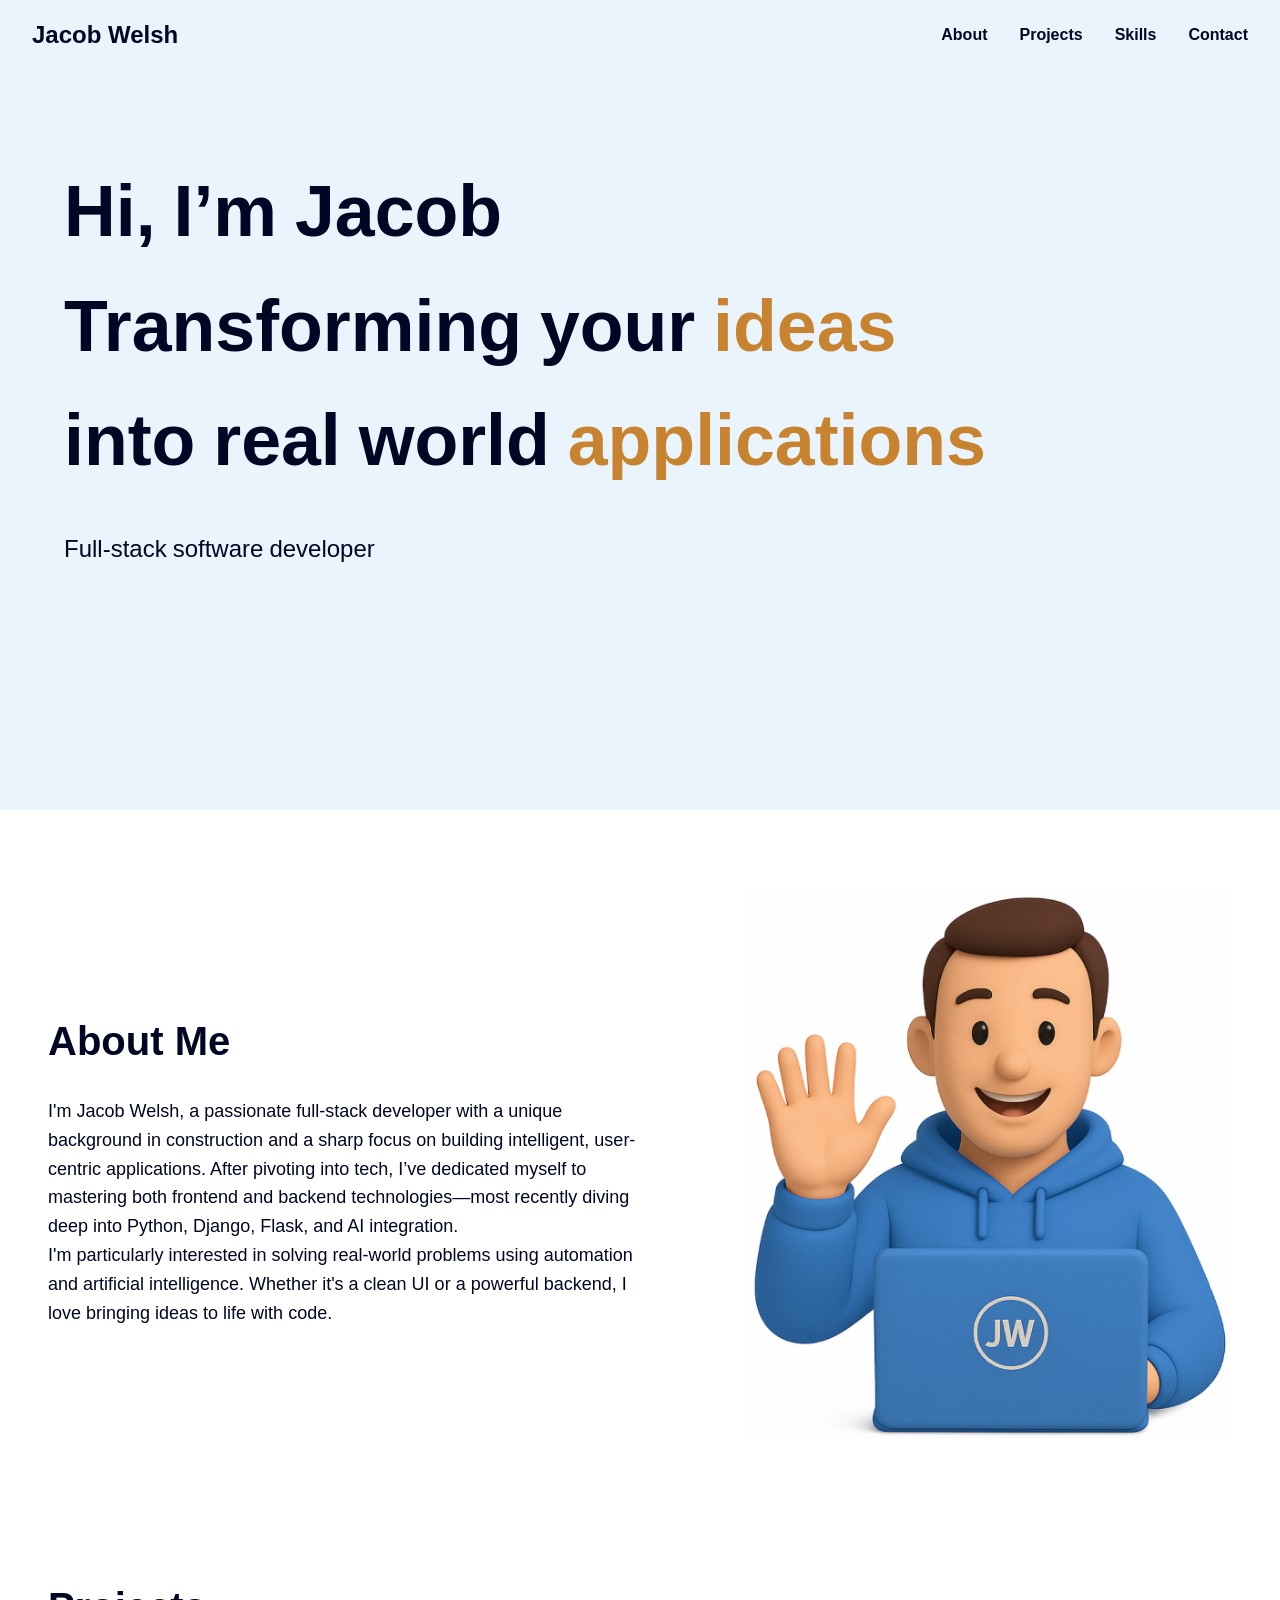
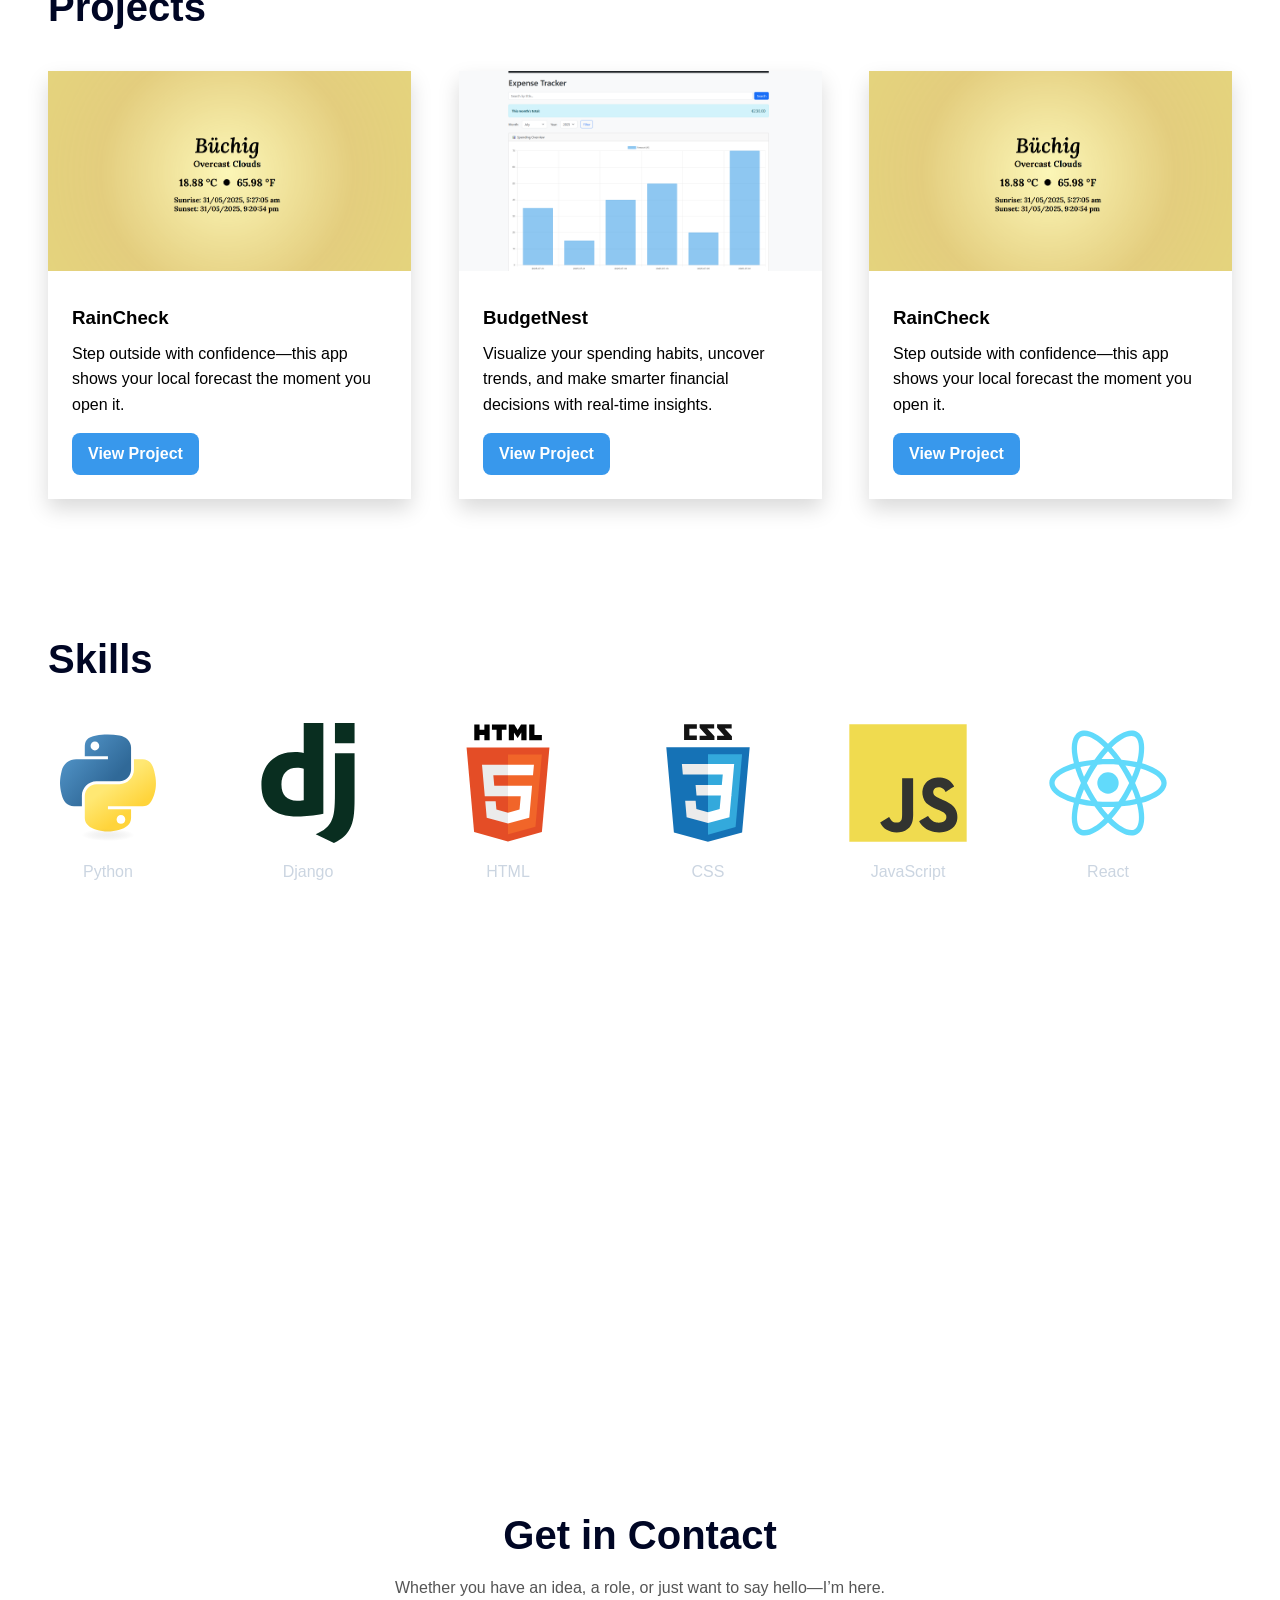
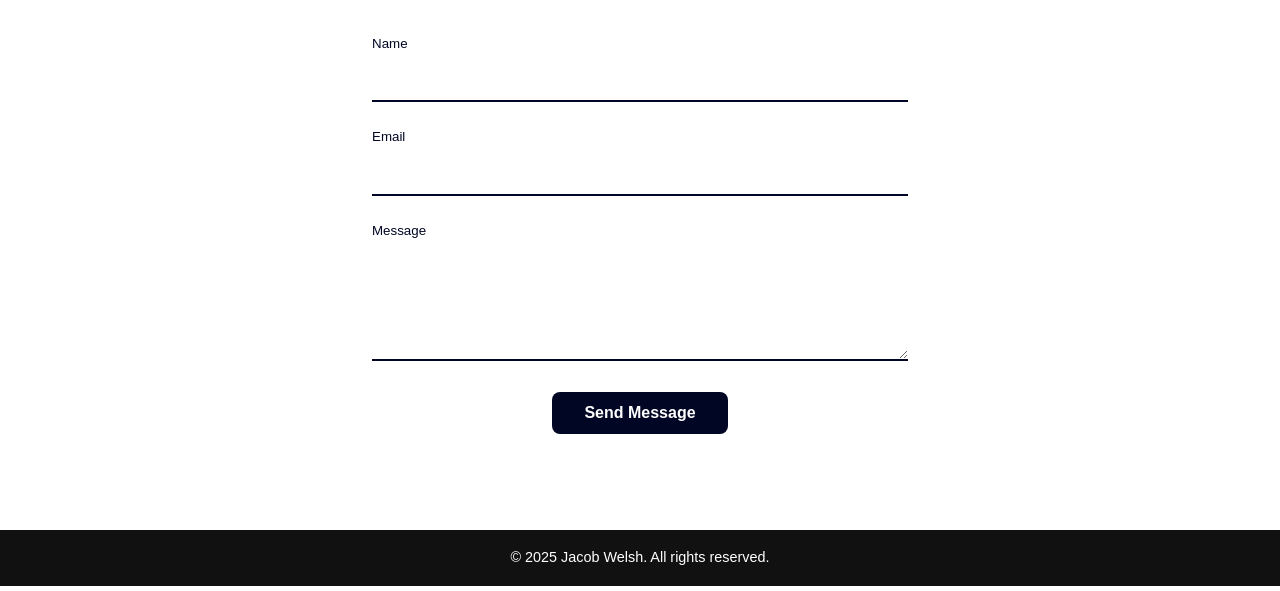
==== index.html @ 7b8f1921 "Responsive/NavDrop" ====
<!DOCTYPE html>
<html lang="en">
<head>
  <meta charset="UTF-8" />
  <meta name="viewport" content="width=device-width, initial-scale=1.0" />
  <title>Jacob Welsh – Portfolio</title>
  <link rel="stylesheet" href="styles.css" />
</head>
<body>
  <header>
    <div class="container nav-container">
      <h1 class="logo">Jacob Welsh</h1>
      <nav id="nav">
        <ul class="nav-links">
          <li class="nav-btn"><a href="#about">About</a></li>
          <li class="nav-btn"><a href="#projects">Projects</a></li>
          <li class="nav-btn"><a href="#skills">Skills</a></li>
          <li class="nav-btn"><a href="#contact">Contact</a></li>
        </ul>
        <button id="menu-toggle">☰</button>
      </nav>
    </div>
  </header>

  <main>
    <section class="hero">
      <div class="container">
        <h2 class="hero-title">
          <span class="line">Hi, I’m Jacob</span><br>
          <span class="line">Transforming your <span class="highlight">ideas</span></span><br>
          <span class="line">into real world <span class="highlight">applications</span></span>
        </h2>
        <p class="hero-subtitle line">Full-stack software developer</p>
        <a href="#projects" class="btn word">View My Work</a>
      </div>
    </section>

    <section id="about" class="section">
        <div class="container about-container">
            <div class="about-text">
                <h2 class="line">About Me</h2>
                <p class="grow-in">
                    I'm Jacob Welsh, a passionate full-stack developer with a unique background in construction and a sharp focus on building intelligent, user-centric applications. After pivoting into tech, I’ve dedicated myself to mastering both frontend and backend technologies—most recently diving deep into Python, Django, Flask, and AI integration.
                    <br>
                    I'm particularly interested in solving real-world problems using automation and artificial intelligence. Whether it's a clean UI or a powerful backend, I love bringing ideas to life with code.
                </p>
            </div>
            <div class="about-image grow-in">
                <img src="static/profile.png" alt="Jacob Welsh profile photo" />
            </div>
        </div>
    </section>

    <section id="projects" class="section">
      <div class="container">
        <h2 class="section-title line">Projects</h2>
        <div class="projects-grid">
          <div class="project-card grow-in">
            <div class="project-image">
              <img src="static/weatherImg.png" alt="RainCheck App">
            </div>
            <div class="project-content">
              <h3>RainCheck</h3>
              <p>Step outside with confidence—this app shows your local forecast the moment you open it.</p>
              <a href="https://jacobw42.github.io/Weather-App/" target="_blank" class="project-link">View Project</a>
            </div>
          </div>
          <div class="project-card grow-in">
            <div class="project-image">
              <img src="static/ExpenseTracker.png" alt="Expense Tracker App">
            </div>
            <div class="project-content">
              <h3>BudgetNest</h3>
              <p>Visualize your spending habits, uncover trends, and make smarter financial decisions with real-time insights.</p>
              <a href="http://my-expense-env.eba-cmjfczav.eu-central-1.elasticbeanstalk.com/" target="_blank" class="project-link">View Project</a>
            </div>
          </div>
          <div class="project-card grow-in">
            <div class="project-image">
              <img src="static/weatherImg.png" alt="RainCheck App">
            </div>
            <div class="project-content">
              <h3>RainCheck</h3>
              <p>Step outside with confidence—this app shows your local forecast the moment you open it.</p>
              <a href="https://jacobw42.github.io/Weather-App/" target="_blank" class="project-link">View Project</a>
            </div>
          </div>

          <!-- Duplicate for more projects -->
        </div>
      </div>
    </section>


    <section id="skills" class="section">
      <div class="container">
        <h2 class="section-title line">Skills</h2>
        <div class="skills-carousel">
          <div class="carousel-track">
            <!-- Skill item (repeat as needed) -->
            <div class="skill-item">
              <img src="static/python.svg" alt="Python">
              <span>Python</span>
            </div>
            <div class="skill-item">
              <img src="static/django.svg" alt="Django">
              <span>Django</span>
            </div>
            <div class="skill-item">
              <img src="static/html.svg" alt="HTML">
              <span>HTML</span>
            </div>
            <div class="skill-item">
              <img src="static/css.svg" alt="CSS">
              <span>CSS</span>
            </div>
            <div class="skill-item">
              <img src="static/javascript.svg" alt="JavaScript">
              <span>JavaScript</span>
            </div>
            <div class="skill-item">
              <img src="static/react.svg" alt="React">
              <span>React</span>
            </div>
            <div class="skill-item">
              <img src="static/docker.svg" alt="Docker">
              <span>Docker</span>
            </div>
            <!-- Repeat the items again for infinite effect -->
            <div class="skill-item">
              <img src="static/python.svg" alt="Python">
              <span>Python</span>
            </div>
            <div class="skill-item">
              <img src="static/django.svg" alt="Django">
              <span>Django</span>
            </div>
            <div class="skill-item">
              <img src="static/html.svg" alt="HTML">
              <span>HTML</span>
            </div>
            <div class="skill-item">
              <img src="static/css.svg" alt="CSS">
              <span>CSS</span>
            </div>
            <div class="skill-item">
              <img src="static/javascript.svg" alt="JavaScript">
              <span>JavaScript</span>
            </div>
            <div class="skill-item">
              <img src="static/react.svg" alt="React">
              <span>React</span>
            </div>
            <div class="skill-item">
              <img src="static/docker.svg" alt="Docker">
              <span>Docker</span>
            </div>
            <!-- Add more copies if needed -->
          </div>
        </div>
      </div>
    </section>

    <section id="Resume" class="cta-banner grow-in">
      <div id="cta-container" class="container">
        <h2>What brought me here?<br>Take a look <span id="resume-arrow">→</span></h2>
        <div class="cta-buttons">
          <a href="static/JacobWelsh_Resume.pdf" class="btn" target="_blank">View Resume</a>
          <a href="#certificates" class="btn btn-secondary">View Certificates</a>
        </div>
      </div>
    </section>


    <section id="contact" class="contact-section">
      <h2 class="line">Get in Contact</h2>
      <p>Whether you have an idea, a role, or just want to say hello—I’m here.</p>
      <form class="contact-form" method="POST" action="/your-endpoint">
        <div>
          <label for="name">Name</label>
          <input id="name" name="name" type="text" required>
        </div>
        <div>
          <label for="email">Email</label>
          <input id="email" name="email" type="email" required>
        </div>
        <div>
          <label for="message">Message</label>
          <textarea id="message" name="message" rows="5" required></textarea>
        </div>
        <button type="submit">Send Message</button>
      </form>
    </section>
  </main>

  <footer>
    <div class="container">
      <p>&copy; 2025 Jacob Welsh. All rights reserved.</p>
    </div>
  </footer>

  <script src="script.js"></script>
</body>
</html>
---- styles.css ----
/* Animation Styles */

.word {
  opacity: 0;
  transform: translateY(20px);
  display: inline-block;
  transition: opacity 0.4s ease, transform 0.4s ease;
  margin-right: 0.25em; /* ✅ adds spacing between words */
}

.word.show-word {
  opacity: 1;
  transform: translateY(0);
}

.letter {
  opacity: 0;
  display: inline-block;
  transform: translateY(10px);
  transition: opacity 0.6s ease, transform 0.6s ease;
}

.show-letter {
  opacity: 1;
  transform: translateY(0);
  transition-delay: 0.2s;
}

.grow-in {
  opacity: 0;
  transform: scale(0.94);
  transition: 
    opacity 0.6s ease-in-out,
    transform 0.6s ease-in-out;
  will-change: opacity, transform;
}

.grow-in.visible {
  opacity: 1;
  transform: scale(1);
  transition: 
    opacity 0.6s ease-in-out,
    transform 0.6s ease-in-out;
}

/* Base Styles */
html {
  scroll-behavior: smooth;
}
* {
  margin: 0;
  padding: 0;
  box-sizing: border-box;
}
body {
  font-family: Arial, sans-serif;
  line-height: 1.6;
  background-color: white;
  color: #333;
}
.container {
  width: 100%;
  margin: 0 auto;
}

/* Header */
header {
  position: absolute;
  top: 0;
  left: 0;
  width: 100%;
  z-index: 10;
  background: transparent;
  padding: 1rem 2rem;
}
.nav-container {
  display: flex;
  justify-content: space-between;
  align-items: center;
}
.logo {
  font-size: 1.5rem;
  color: rgb(0, 6, 36);
}
.nav-links {
  list-style: none;
  display: flex;
  gap: 2rem;
}
.nav-links a {
  color: rgb(0, 6, 36);
  text-decoration: none;
  font-weight: bold;
  transition: color 0.3s ease;
  &:hover {
    color: #c7832f;
  }
}
#menu-toggle {
  display: none;
  background: none;
  border: none;
  color: rgb(0, 6, 36);
  font-size: 1.5rem;
}

/* Hero Section */
.hero {
  min-height: 90vh;
  padding-top: clamp(4rem, 10vh, 6rem);  /* more top padding */
  padding-right: clamp(2rem, 6vw, 4rem);
  padding-bottom: clamp(2rem, 6vw, 4rem);
  padding-left: clamp(2rem, 6vw, 4rem);
  background: #3898ec1c;
  color: rgb(0, 6, 36);
  text-align: left;
  display: flex;
  flex-direction: column;
  justify-content: center;
}
.hero-title {
  font-size: clamp(3rem, 5.6vw, 5rem);
}
.highlight {
  color: #c7832f;
  font-weight: bold;
}
.hero-subtitle {
  margin: 2rem 0;
  margin-bottom: 4rem;
  font-size: clamp(1.4rem, 2vw, 1.5rem);
}
.btn {
  padding: 0.75rem 1.5rem;
  background: #111;
  color: #fff;
  text-decoration: none;
  border-radius: 5px;
}

/* Section */
.section {
  padding: 3rem 3rem;
  margin-top: 2rem;
  margin-bottom: 2rem;
  background: #fff;
  color: rgb(0, 6, 36);
}

.section h2 {
  font-size: 2.5rem;
  margin-bottom: 1.5rem;
  color: rgb(0, 6, 36);
}
/* Project Grid */
.projects-grid {
  display: grid;
  grid-template-columns: repeat(auto-fit, minmax(300px, 1fr));
  gap: 3rem;
  margin-top: 2rem;
}

.project-card {
  background: white; 
  overflow: hidden;
  box-shadow: 0 10px 20px rgba(0,0,0,0.15);
  transition: transform 0.3s ease, box-shadow 0.3s ease;
}

.project-card:hover {
  transform: translateY(-5px);
  box-shadow: 0 15px 30px rgba(0,0,0,0.25);
}

.project-image img {
  width: 100%;
  height: 200px;
  object-fit: cover;
}

.project-content {
  padding: 1.5rem;
}

.project-content h3 {
  margin-top: 0;
  color: black;
}

.project-content p {
  color: black;
  margin: 0.5rem 0 1rem;
}

.project-link {
  display: inline-block;
  padding: 0.5rem 1rem;
  background: #3898ec;
  color: #fff;
  border-radius: 0.5rem;
  text-decoration: none;
  font-weight: bold;
  transition: background 0.3s ease;
}

.project-link:hover {
  background: #2563eb;
}


/* About Section */
.about-container {
  display: flex;
  align-items: center;
  justify-content: space-between;
  flex-wrap: wrap;
  gap: 6rem;
}

.about-text {
  flex: 1 1 40%;
  min-width: 300px;
  font-size: 18px;
}

.about-image {
  flex: 1 1 30%;
  text-align: center;
}

.about-image img {
  max-width: 100%;
  height: auto;
}

/* Skills */
.skills-carousel {
  overflow: hidden;
  width: 100%;
  position: relative;
  margin-top: 2rem;
}

.carousel-track {
  display: flex;
  animation: scroll-left 18s linear infinite;
  width: fit-content;
}

.skill-item {
  flex: 0 0 auto;
  text-align: center;
  padding-right: 5rem;
}

.skill-item img {
  width: 120px;
  height: 120px;
  object-fit: contain;
  margin-bottom: 0.5rem;
}

.skill-item span {
  display: block;
  font-size: 1rem;
  color: #cbd5e1;
}

/* Animation */
@keyframes scroll-left {
  0% {
    transform: translateX(0);
  }
  100% {
    transform: translateX(-50%);
  }
}

/* Resume Banner */
.cta-banner {
  display: flex;
  background-color: #3898ec1c;
  color: rgb(0, 6, 36);
  text-align: left;
  padding: 3rem 4rem;
  margin-top: 4rem;
  border-radius: 1rem;
  box-shadow: 0 4px 12px rgba(0, 0, 0, 0.15);
  align-items: center;
}

.cta-banner h2 {
  font-size: 4rem;
  margin-bottom: 0.5rem;
}

.cta-banner p {
  font-size: 1.2rem;
  margin-bottom: 1.5rem;
}

#cta-container {
  display: flex;
  justify-content: space-between;
  align-items: center;
  width: 100%;
}

.cta-buttons {
  display: flex;
  gap: 2rem;
  justify-content: center;
  align-items: center;
  padding-right: 4rem;
}

.cta-buttons .btn {
  background-color: rgb(0, 6, 36);
  border: 2px solid #ffffff;
  color: #c7832f;
  padding: 0.75rem 2rem;
  font-weight: bold;
  border-radius: 0.5rem;
  text-decoration: none;
  transition: color 0.3s;
}

.cta-buttons .btn:hover {
  color: white;
}

.cta-buttons .btn-secondary {
  background-color: rgb(0, 6, 36);
  border: 2px solid #ffffff;
  color: #c7832f;
}

.cta-buttons .btn-secondary:hover {
  color: white;
}


/* Contact */
.contact-section {
  max-width: 600px;
  margin: 4rem auto;
  text-align: center;
  padding: 2rem;
}

.contact-section h2 {
  font-size: 2.5rem;
  margin-bottom: 0.5rem;
  color: rgb(0, 6, 36);
}

.contact-section p {
  color: #555;
  margin-bottom: 2rem;
}

.contact-form div {
  margin-bottom: 1.5rem;
  text-align: left;
}

.contact-form label {
  display: block;
  font-size: smaller;
  margin-bottom: 0.25rem;
  font-weight: 500;
  color: rgb(0, 6, 36);
}

.contact-form input,
.contact-form textarea {
  width: 100%;
  padding: 0.75rem 0;
  border: none;
  border-bottom: 2px solid rgb(0, 6, 36);
  background: transparent;
  font-size: 1rem;
  color: black;
  transition: border-color 0.3s;
}

.contact-form input:focus,
.contact-form textarea:focus {
  outline: none;
  border-bottom-color: #c7832f;
}

.contact-form button {
  background-color: rgb(0, 6, 36);
  color: #fff;
  padding: 0.75rem 2rem;
  font-size: 1rem;
  font-weight: bold;
  border: none;
  border-radius: 0.5rem;
  cursor: pointer;
  transition: color 0.3s;
}

.contact-form button:hover {
  color: #c7832f;
}

/* Footer */
footer {
  background: #111;
  color: #fff;
  text-align: center;
  padding: 1rem 0;
  font-size: 0.9rem;
}

/* Responsive */
@media (max-width: 1200px) {
  .cta-buttons {
    flex-direction: column;
    padding-right: 0;
    font-size: 1rem;
    }

  #cta-container {
    flex-direction: column;
  }

  #resume-arrow {
    font-size: 0rem;
  }

  .cta-banner h2 {
    text-align: center;
    margin-bottom: 1rem;
    font-size: 3rem;
  }
}

@media (max-width: 768px) {

  .section {
  padding: 3rem 2rem;
  }

 .nav-links {
  display: flex;
  flex-direction: column;
  background: #fff;
  position: absolute;
  top: 60px;
  right: 0;
  padding: 1rem;
  width: 100%;
  box-shadow: 0 4px 12px rgba(0, 0, 0, 0.1);
  transform: translateY(-20px);
  opacity: 0;
  pointer-events: none;
  transition: transform 0.3s ease, opacity 0.3s ease;
  border-bottom-left-radius: 10px;
  border-bottom-right-radius: 10px;
  z-index: 1000;
  gap: 0;
}

.nav-links.active {
  transform: translateY(0);
  opacity: 1;
  pointer-events: auto;
}

#menu-toggle {
  display: flex;
  font-size: 1.5rem;
  color: rgb(0, 6, 36);
  background: none;
  border: none;
  cursor: pointer;
}

.nav-btn {
  display: flex;
  text-align: center;
  align-items: center;
  justify-content: center;
  height: 4rem;
  width: 100%;
}

  .projects-grid {
    gap: 2rem;
  }

  .cta-buttons {
    flex-direction: column;
    padding-right: 0;
    font-size: 1rem;
    }

  #cta-container {
    flex-direction: column;
  }

  #resume-arrow {
    font-size: 0rem;
  }

  .cta-banner h2 {
    text-align: center;
    margin-bottom: 1rem;
    font-size: 3rem;
  }
}
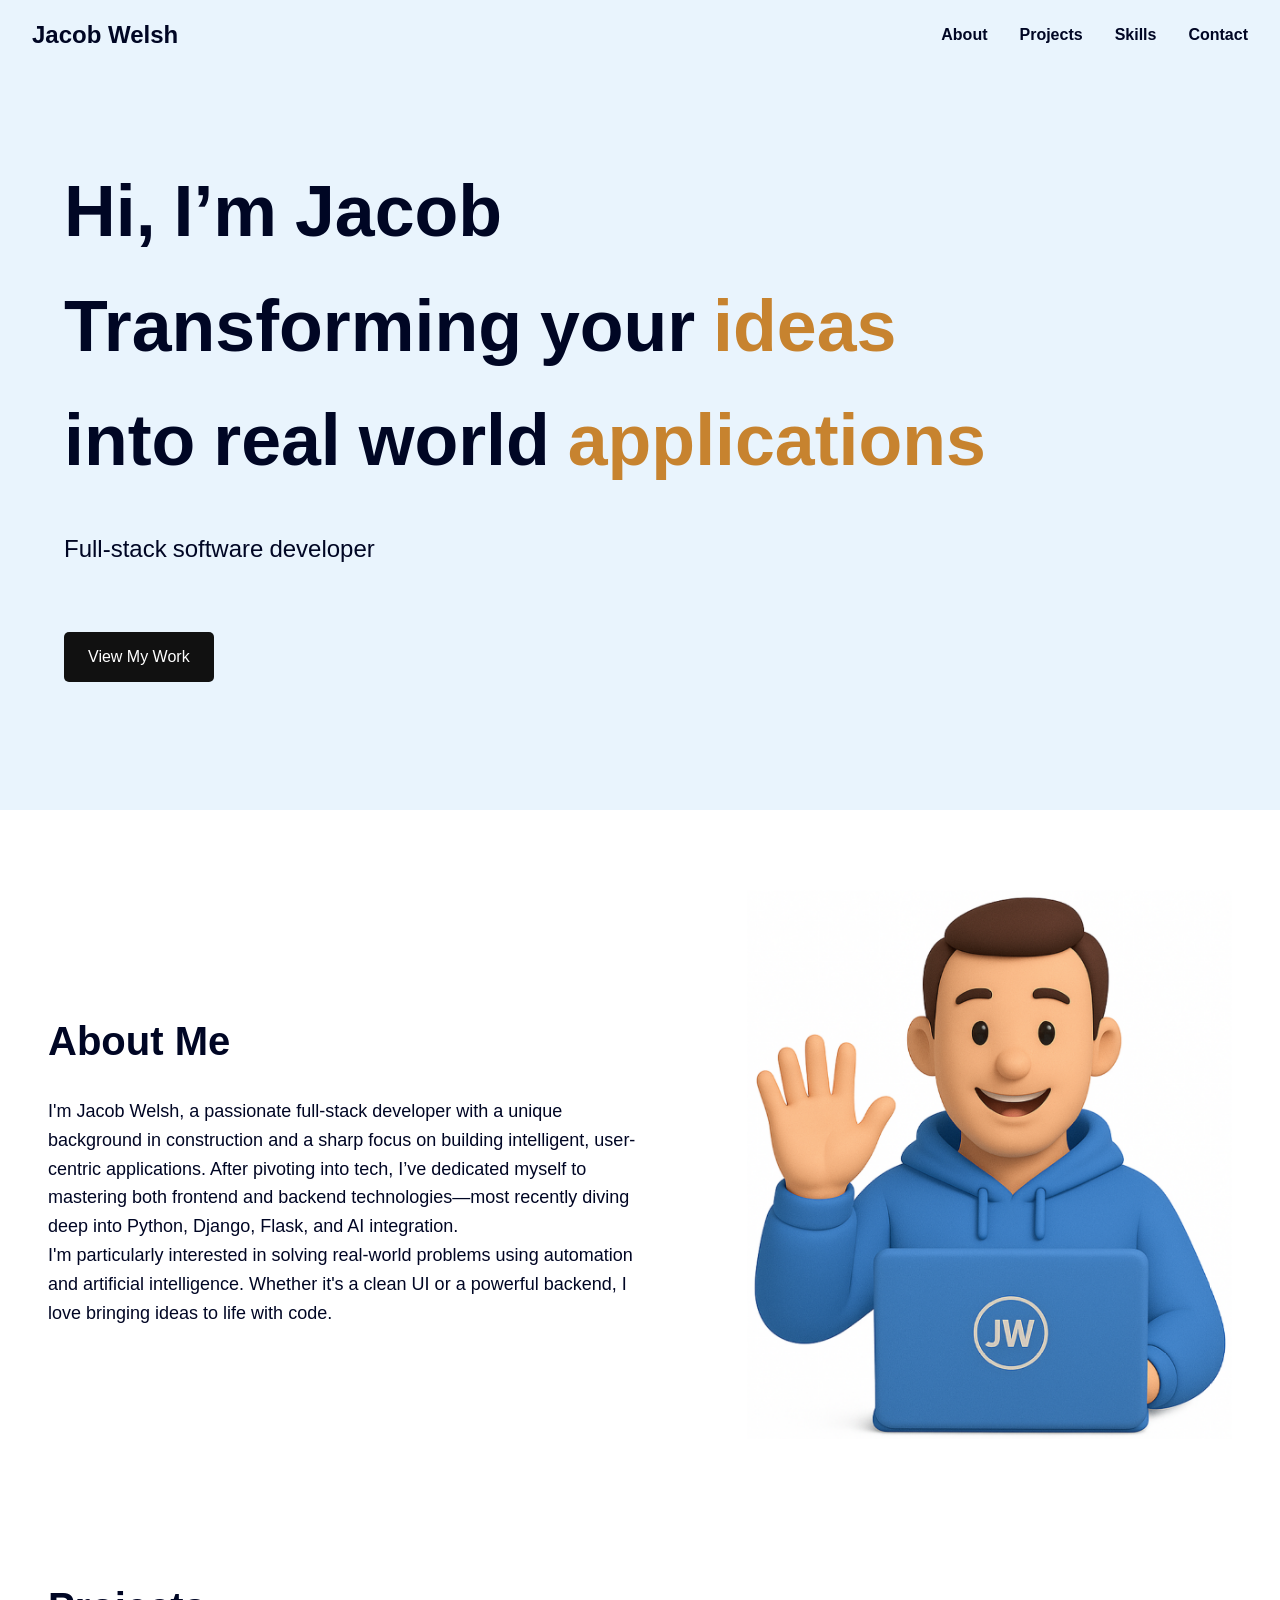
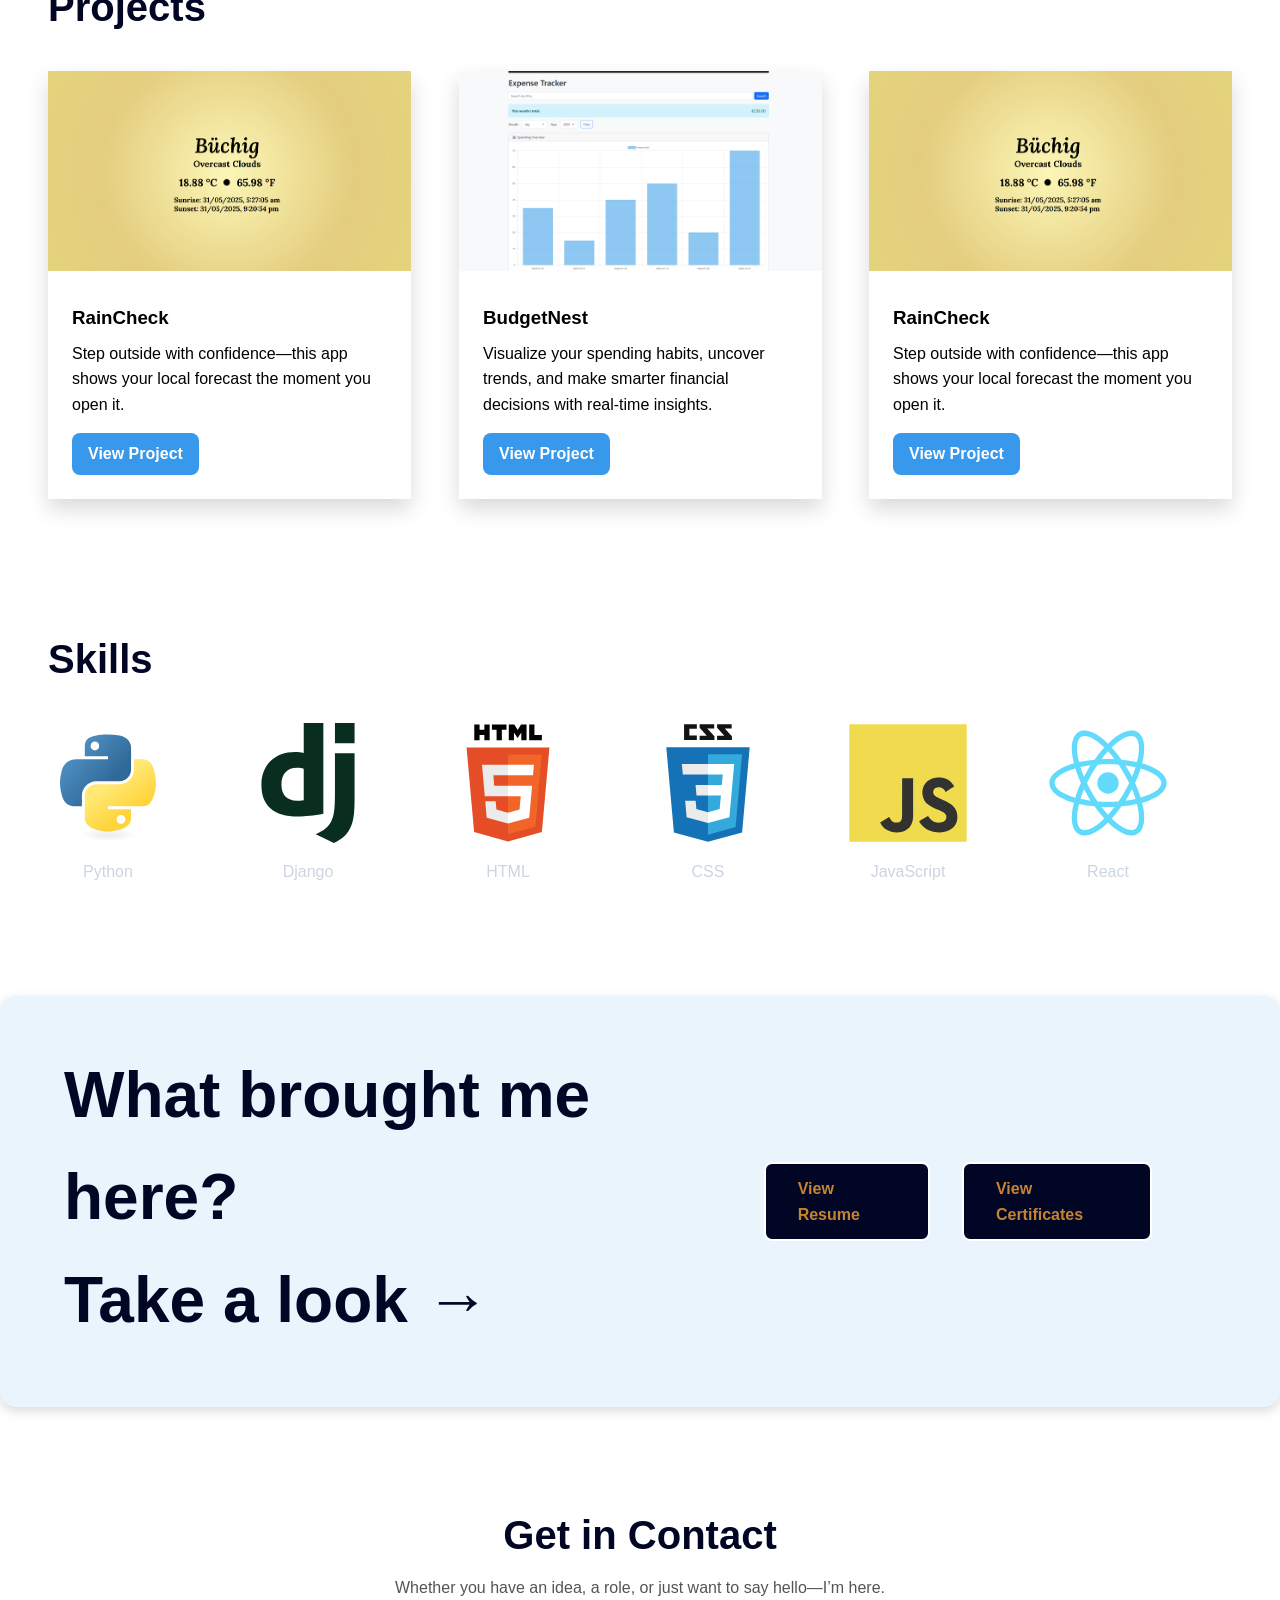
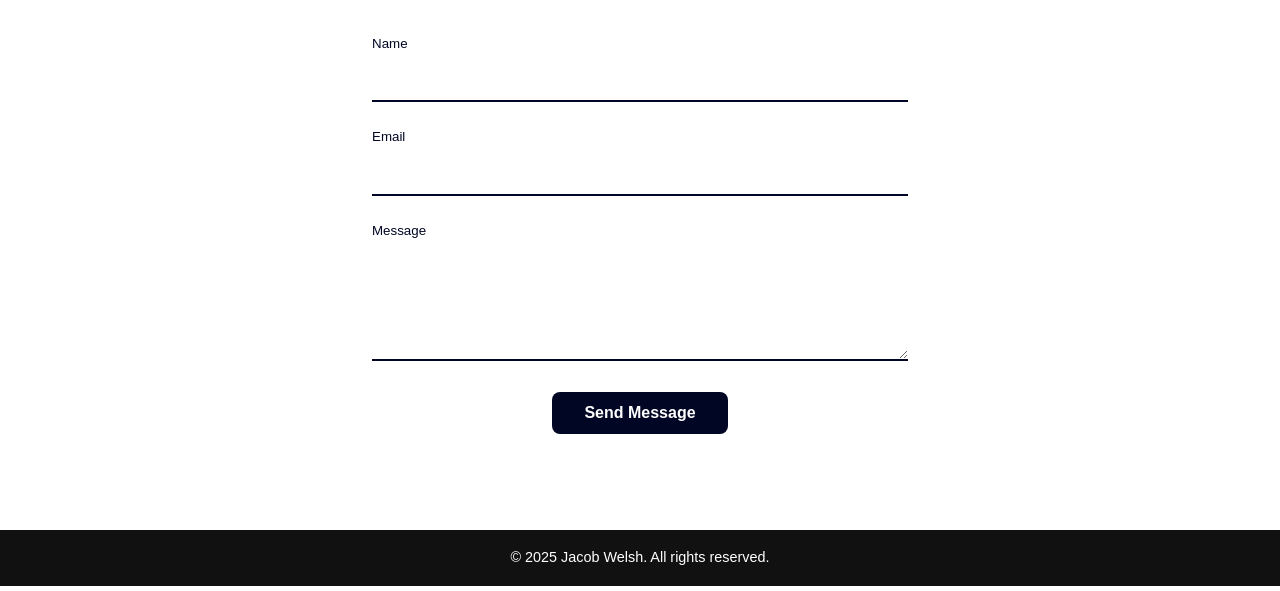
==== commit 463ed07c: "List View Skills" ====
--- a/index.html
+++ b/index.html
@@ -94,70 +94,103 @@
 
     <section id="skills" class="section">
       <div class="container">
-        <h2 class="section-title line">Skills</h2>
+        <div class="skills-header">
+          <h2 id="skills-title" class="section-title line">Skills</h2>
+          <button id="view-toggle" class="list-toggle">List View</button>
+        </div>
         <div class="skills-carousel">
           <div class="carousel-track">
             <!-- Skill item (repeat as needed) -->
-            <div class="skill-item">
+            <div class="skill-item-carousel">
               <img src="static/python.svg" alt="Python">
               <span>Python</span>
             </div>
-            <div class="skill-item">
+            <div class="skill-item-carousel">
               <img src="static/django.svg" alt="Django">
               <span>Django</span>
             </div>
-            <div class="skill-item">
+            <div class="skill-item-carousel">
               <img src="static/html.svg" alt="HTML">
               <span>HTML</span>
             </div>
-            <div class="skill-item">
+            <div class="skill-item-carousel">
               <img src="static/css.svg" alt="CSS">
               <span>CSS</span>
             </div>
-            <div class="skill-item">
+            <div class="skill-item-carousel">
               <img src="static/javascript.svg" alt="JavaScript">
               <span>JavaScript</span>
             </div>
-            <div class="skill-item">
+            <div class="skill-item-carousel">
               <img src="static/react.svg" alt="React">
               <span>React</span>
             </div>
-            <div class="skill-item">
+            <div class="skill-item-carousel">
               <img src="static/docker.svg" alt="Docker">
               <span>Docker</span>
             </div>
             <!-- Repeat the items again for infinite effect -->
-            <div class="skill-item">
+            <div class="skill-item-carousel">
               <img src="static/python.svg" alt="Python">
               <span>Python</span>
             </div>
-            <div class="skill-item">
+            <div class="skill-item-carousel">
               <img src="static/django.svg" alt="Django">
               <span>Django</span>
             </div>
-            <div class="skill-item">
+            <div class="skill-item-carousel">
               <img src="static/html.svg" alt="HTML">
               <span>HTML</span>
             </div>
-            <div class="skill-item">
+            <div class="skill-item-carousel">
               <img src="static/css.svg" alt="CSS">
               <span>CSS</span>
             </div>
-            <div class="skill-item">
+            <div class="skill-item-carousel">
               <img src="static/javascript.svg" alt="JavaScript">
               <span>JavaScript</span>
             </div>
-            <div class="skill-item">
+            <div class="skill-item-carousel">
               <img src="static/react.svg" alt="React">
               <span>React</span>
             </div>
-            <div class="skill-item">
+            <div class="skill-item-carousel">
               <img src="static/docker.svg" alt="Docker">
               <span>Docker</span>
             </div>
             <!-- Add more copies if needed -->
           </div>
         </div>
+        <ul id="skills-list" class="hidden">
+          <li class="skill-item">
+            <img src="static/python.svg" alt="Python">
+            <span>Python</span>
+          </li>
+          <li class="skill-item">
+            <img src="static/django.svg" alt="Django">
+            <span>Django</span>
+          </li>
+          <li class="skill-item">
+            <img src="static/html.svg" alt="HTML">
+            <span>HTML</span>
+          </li>
+          <li class="skill-item">
+            <img src="static/css.svg" alt="CSS">
+            <span>CSS</span>
+          </li>
+          <li class="skill-item">
+            <img src="static/javascript.svg" alt="JavaScript">
+            <span>JavaScript</span>
+          </li>
+          <li class="skill-item">
+            <img src="static/react.svg" alt="React">
+            <span>React</span>
+          </li>
+          <li class="skill-item">
+            <img src="static/docker.svg" alt="Docker">
+            <span>Docker</span>
+          </li>
+        </ul>
       </div>
     </section>
 
--- a/styles.css
+++ b/styles.css
@@ -234,11 +234,21 @@
 }
 
 /* Skills */
+
+#skills-title {
+  margin-bottom: 0;
+}
+
 .skills-carousel {
   overflow: hidden;
   width: 100%;
   position: relative;
   margin-top: 2rem;
+  opacity: 1;
+  transform: translateY(0);
+  transition: opacity 0.5s ease, transform 0.5s ease;
+  pointer-events: auto;
+  height: auto;
 }
 
 .carousel-track {
@@ -247,23 +257,80 @@
   width: fit-content;
 }
 
-.skill-item {
+.skill-item-carousel {
   flex: 0 0 auto;
   text-align: center;
   padding-right: 5rem;
 }
 
-.skill-item img {
+.skill-item-carousel img {
   width: 120px;
   height: 120px;
   object-fit: contain;
   margin-bottom: 0.5rem;
 }
 
-.skill-item span {
+.skill-item-carousel span {
   display: block;
   font-size: 1rem;
   color: #cbd5e1;
+}
+
+#skills-list {
+  display: grid;
+  grid-template-columns: repeat(auto-fit, minmax(200px, 1fr));
+  gap: 2rem;
+  justify-items: center;
+  list-style: none;
+  padding: 2rem 0;
+  margin: 0 auto;
+  max-width: 900px;
+}
+
+#skills-list .skill-item {
+  text-align: center;
+  opacity: 0;
+  transform: translateY(20px);
+  transition: opacity 0.4s ease, transform 0.4s ease;
+  margin-top: 3rem;
+}
+
+#skills-list .skill-item.visible {
+  opacity: 1;
+  transform: translateY(0);
+}
+
+#skills-list .skill-item img {
+  width: 100px;
+  height: 100px;
+  object-fit: contain;
+  margin-bottom: 0.5rem;
+}
+
+#skills-list .skill-item span {
+  display: block;
+  font-size: 1rem;
+  color: rgb(0, 6, 36);
+}
+
+
+.skills-header {
+  display: flex;
+  margin-bottom: 1rem;
+}
+
+#view-toggle {
+  margin-left: 1rem;
+  padding: 0.5rem 1rem;
+  background-color: white;
+  color: blue;
+  border: none;
+  border-radius: 0.5rem;
+  cursor: pointer;
+}
+
+.list-toggle {
+  display: none;
 }
 
 /* Animation */
@@ -488,6 +555,10 @@
   width: 100%;
 }
 
+.list-toggle {
+    display: inline-block;
+  }
+
   .projects-grid {
     gap: 2rem;
   }
@@ -511,4 +582,10 @@
     margin-bottom: 1rem;
     font-size: 3rem;
   }
+}
+
+@media (min-width: 769px) {
+  #skills-list {
+    display: none !important;
+  }
 }
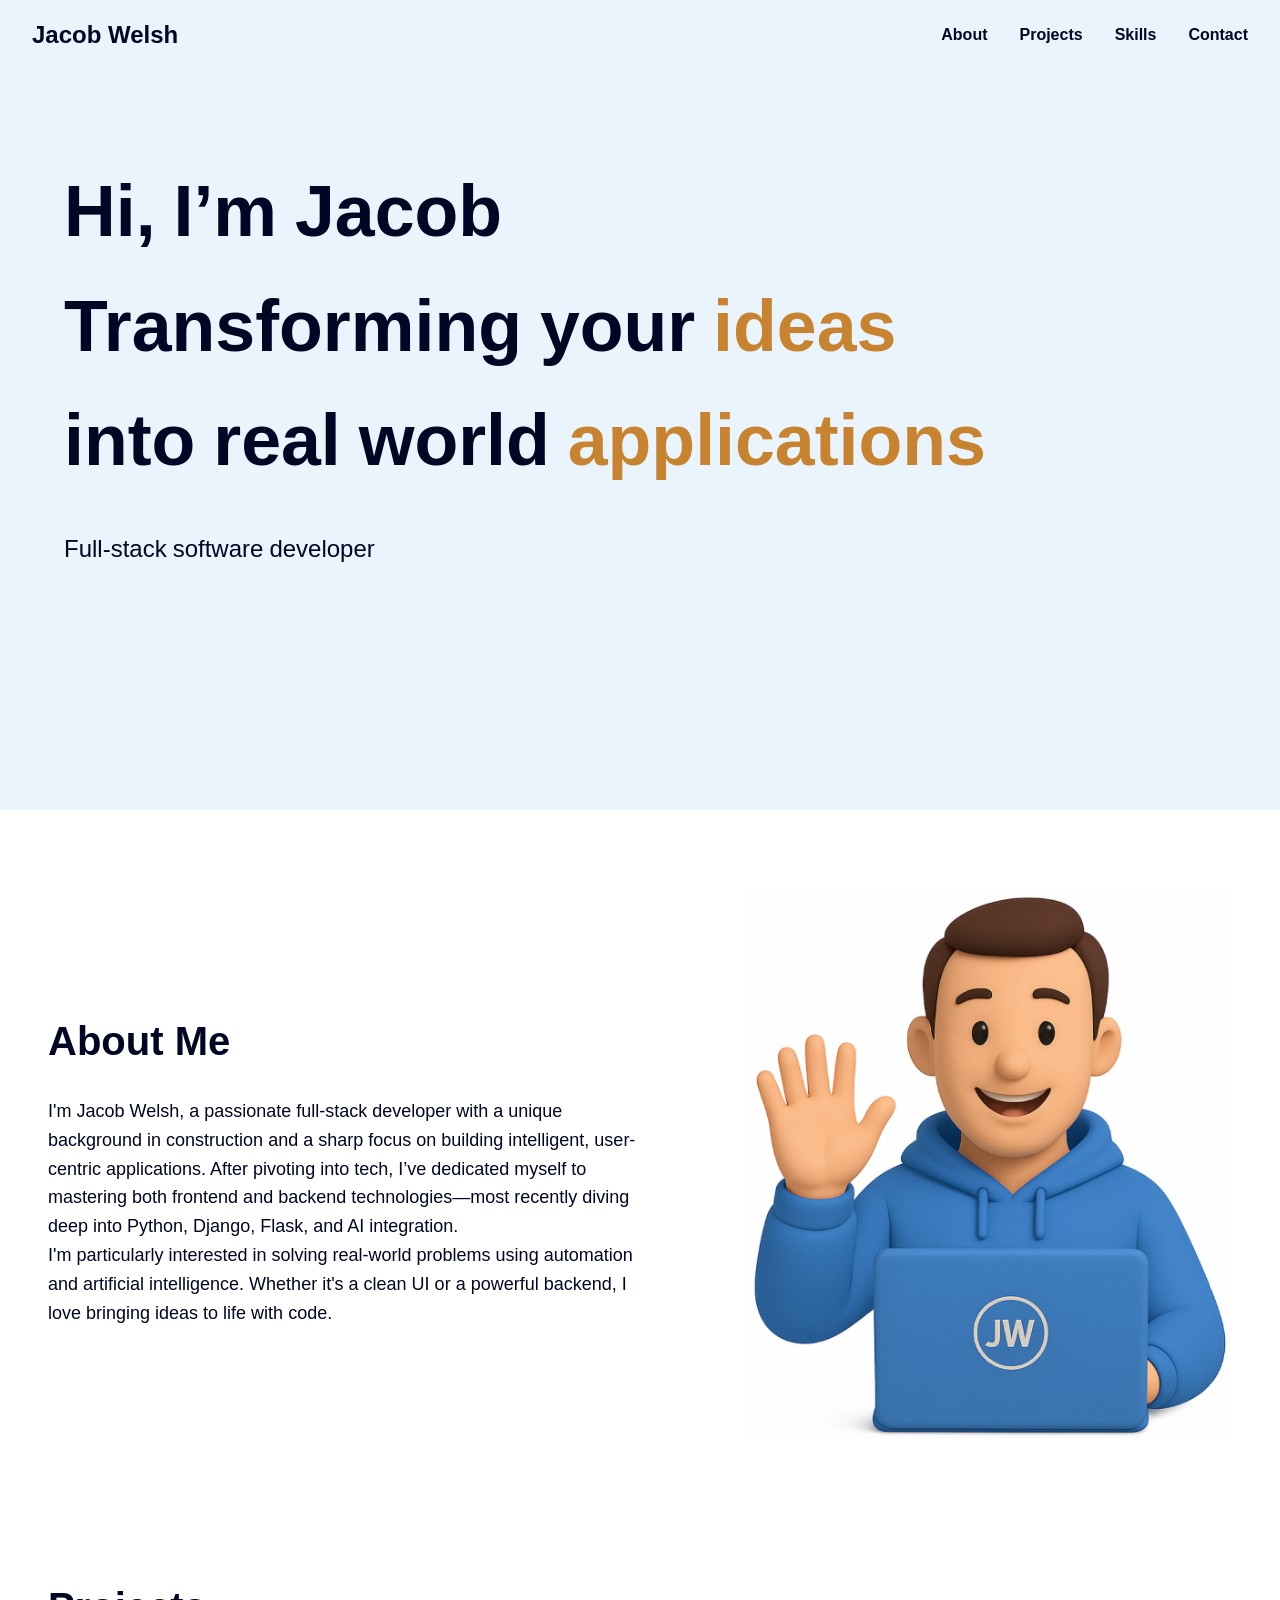
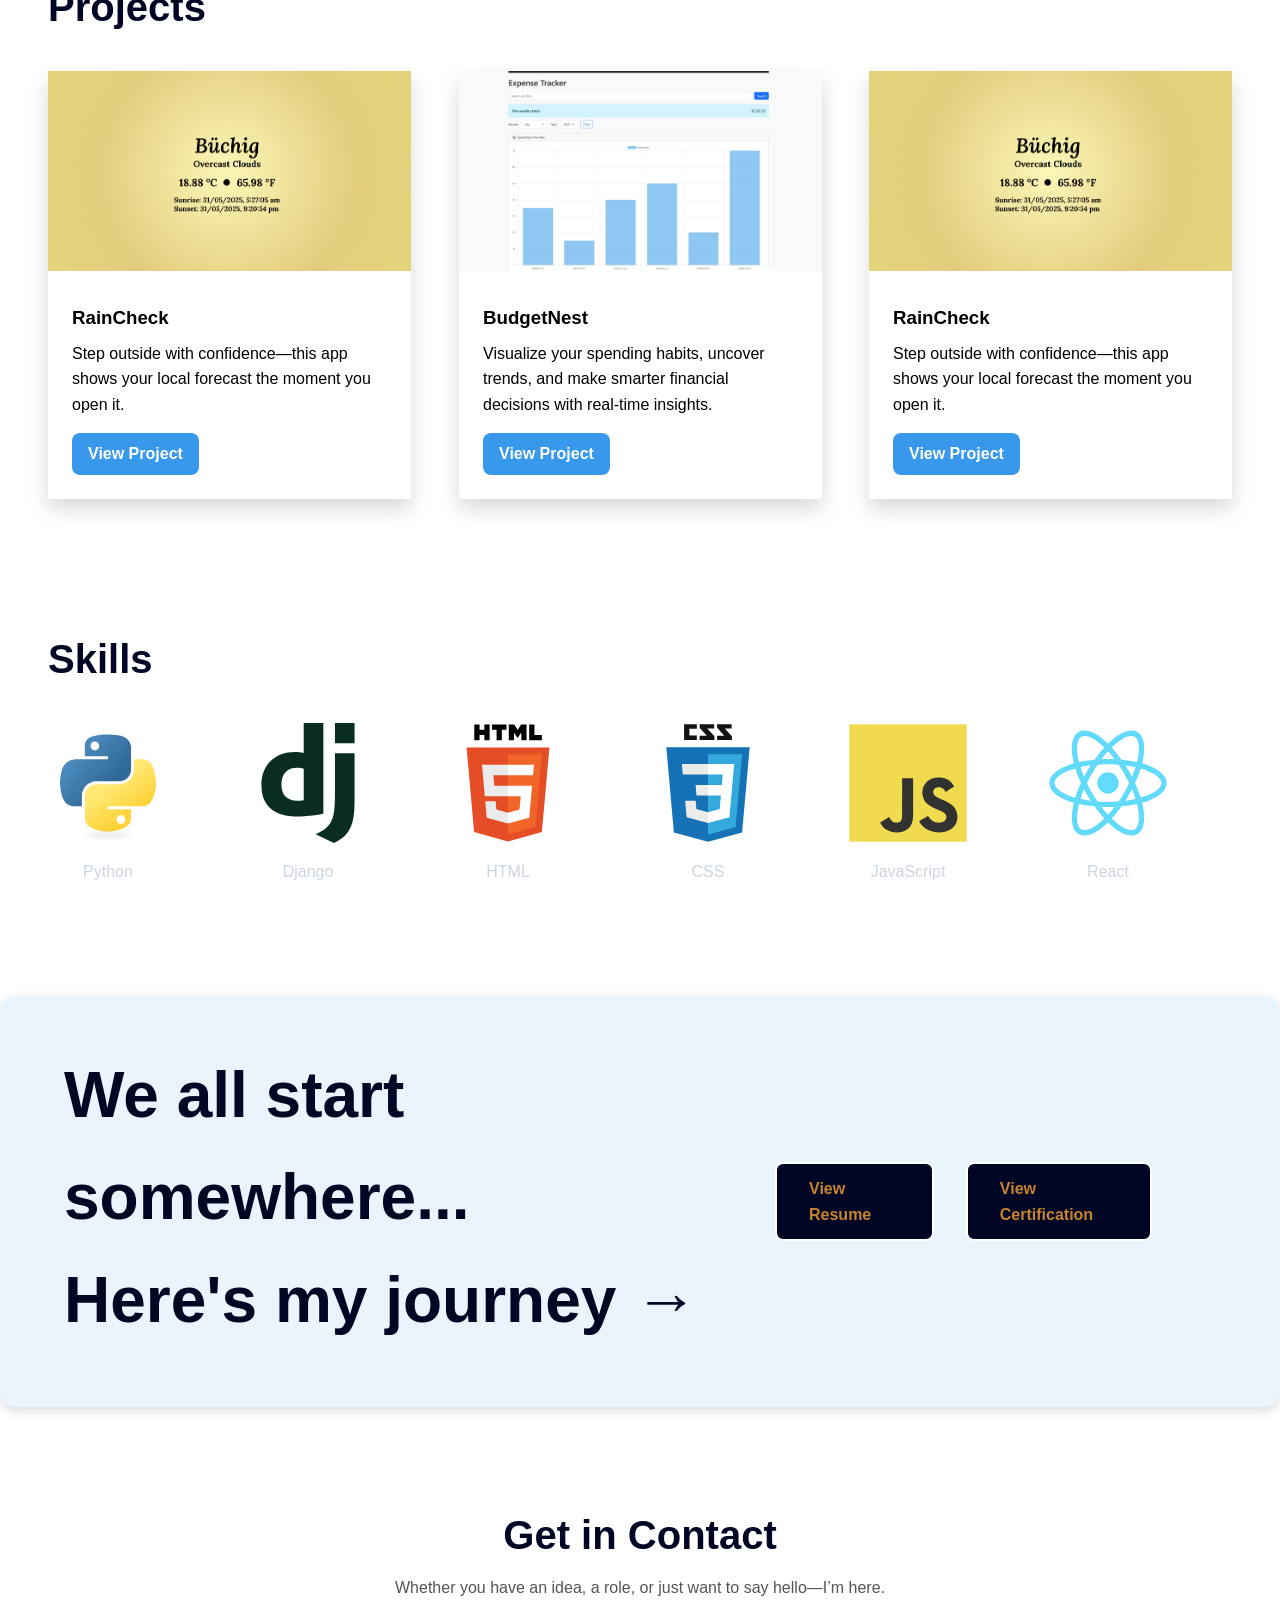
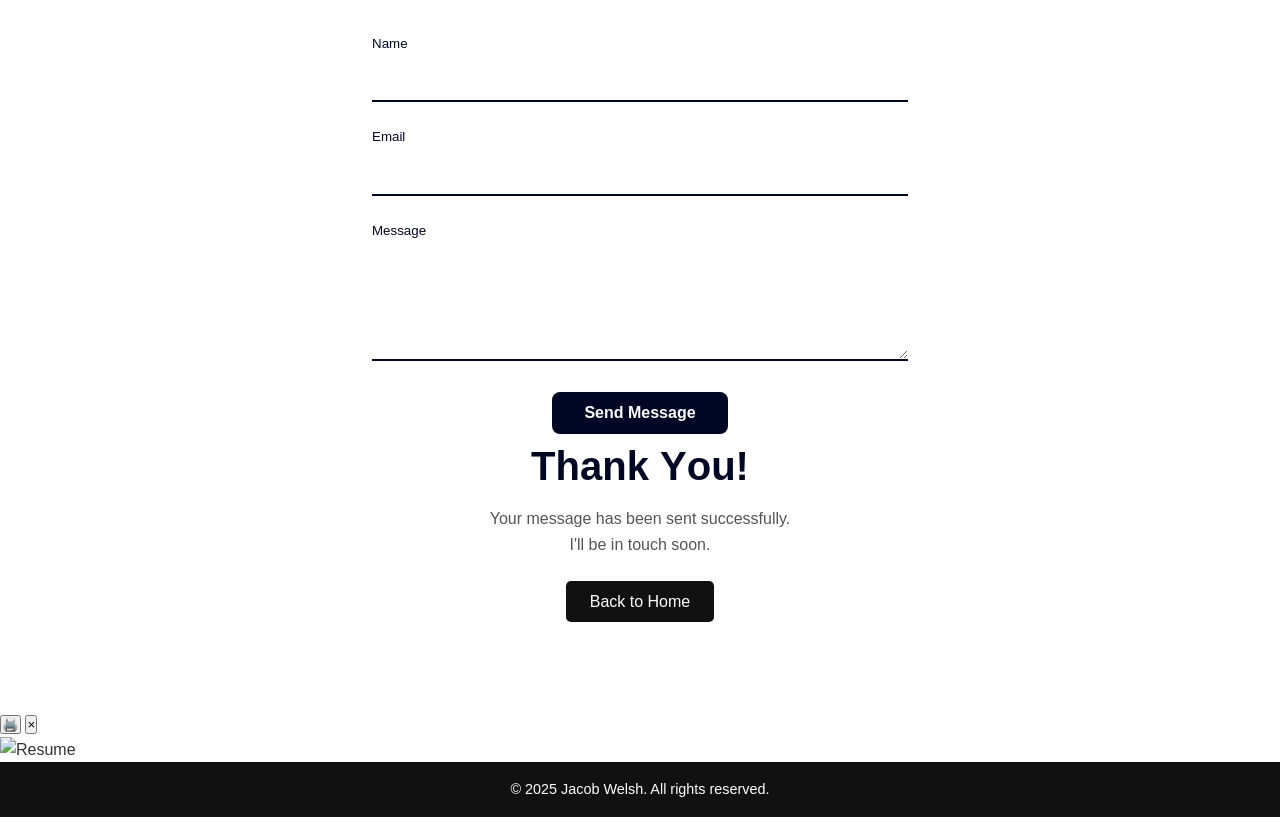
==== commit 3da8f904: "Thnx/CTA-banner" ====
--- a/index.html
+++ b/index.html
@@ -196,34 +196,51 @@
 
     <section id="Resume" class="cta-banner grow-in">
       <div id="cta-container" class="container">
-        <h2>What brought me here?<br>Take a look <span id="resume-arrow">→</span></h2>
+        <h2>We all start somewhere...<br>Here's my journey <span id="resume-arrow">→</span></h2>
         <div class="cta-buttons">
-          <a href="static/JacobWelsh_Resume.pdf" class="btn" target="_blank">View Resume</a>
-          <a href="#certificates" class="btn btn-secondary">View Certificates</a>
-        </div>
-      </div>
-    </section>
-
+          <a href="static/Resume.png" class="btn" target="_blank">View Resume</a>
+          <a href="static/Certification.png" class="btn btn-secondary">View Certification</a>
+        </div>
+      </div>
+    </section>
 
     <section id="contact" class="contact-section">
-      <h2 class="line">Get in Contact</h2>
-      <p>Whether you have an idea, a role, or just want to say hello—I’m here.</p>
-      <form class="contact-form" method="POST" action="/your-endpoint">
-        <div>
-          <label for="name">Name</label>
-          <input id="name" name="name" type="text" required>
-        </div>
-        <div>
-          <label for="email">Email</label>
-          <input id="email" name="email" type="email" required>
-        </div>
-        <div>
-          <label for="message">Message</label>
-          <textarea id="message" name="message" rows="5" required></textarea>
-        </div>
-        <button type="submit">Send Message</button>
-      </form>
-    </section>
+      <div id="form-wrapper">
+        <h2 class="line">Get in Contact</h2>
+        <p>Whether you have an idea, a role, or just want to say hello—I’m here.</p>
+        <form class="contact-form" method="POST" action="https://formspree.io/f/xeoznzno" id="contact-form">
+          <div>
+            <label for="name">Name</label>
+            <input id="name" name="name" type="text" required />
+          </div>
+          <div>
+            <label for="email">Email</label>
+            <input id="email" name="email" type="email" required />
+          </div>
+          <div>
+            <label for="message">Message</label>
+            <textarea id="message" name="message" rows="5" required></textarea>
+          </div>
+          <button type="submit">Send Message</button>
+        </form>
+      </div>
+      <div id="thank-you-message" class="thank-you hidden grow-in">
+        <h2 class="line">Thank You!</h2>
+        <p>Your message has been sent successfully.<br>I'll be in touch soon.</p>
+        <a href="/" class="btn">Back to Home</a>
+      </div>
+    </section>
+
+    <!-- PDF Modal -->
+      <div id="pdf-modal" class="pdf-modal">
+        <div class="pdf-modal-content">
+          <div id="modal-controls">
+            <button id="print-pdf">🖨️</button>
+            <button id="close-modal" class="close-btn">&times;</button>
+          </div>
+          <img id="resume-image" src="" alt="Resume">
+        </div>
+      </div>
   </main>
 
   <footer>
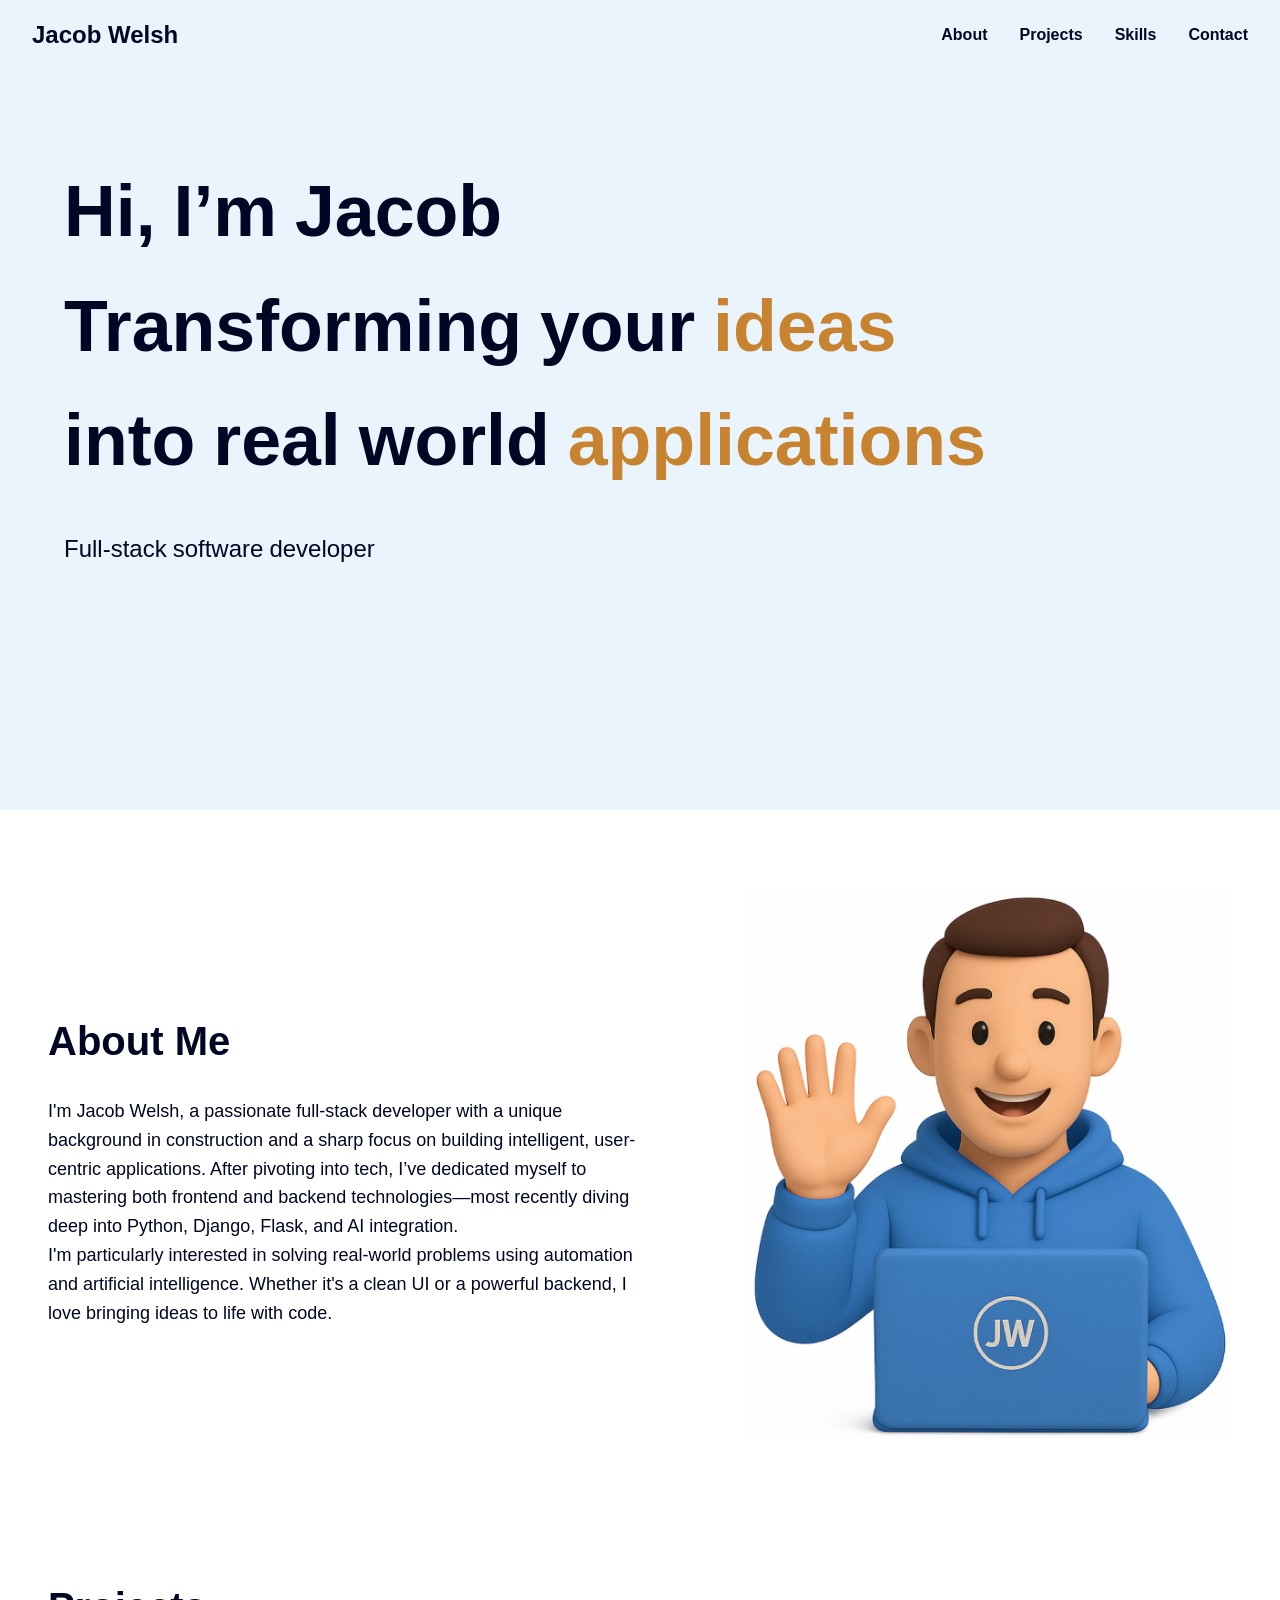
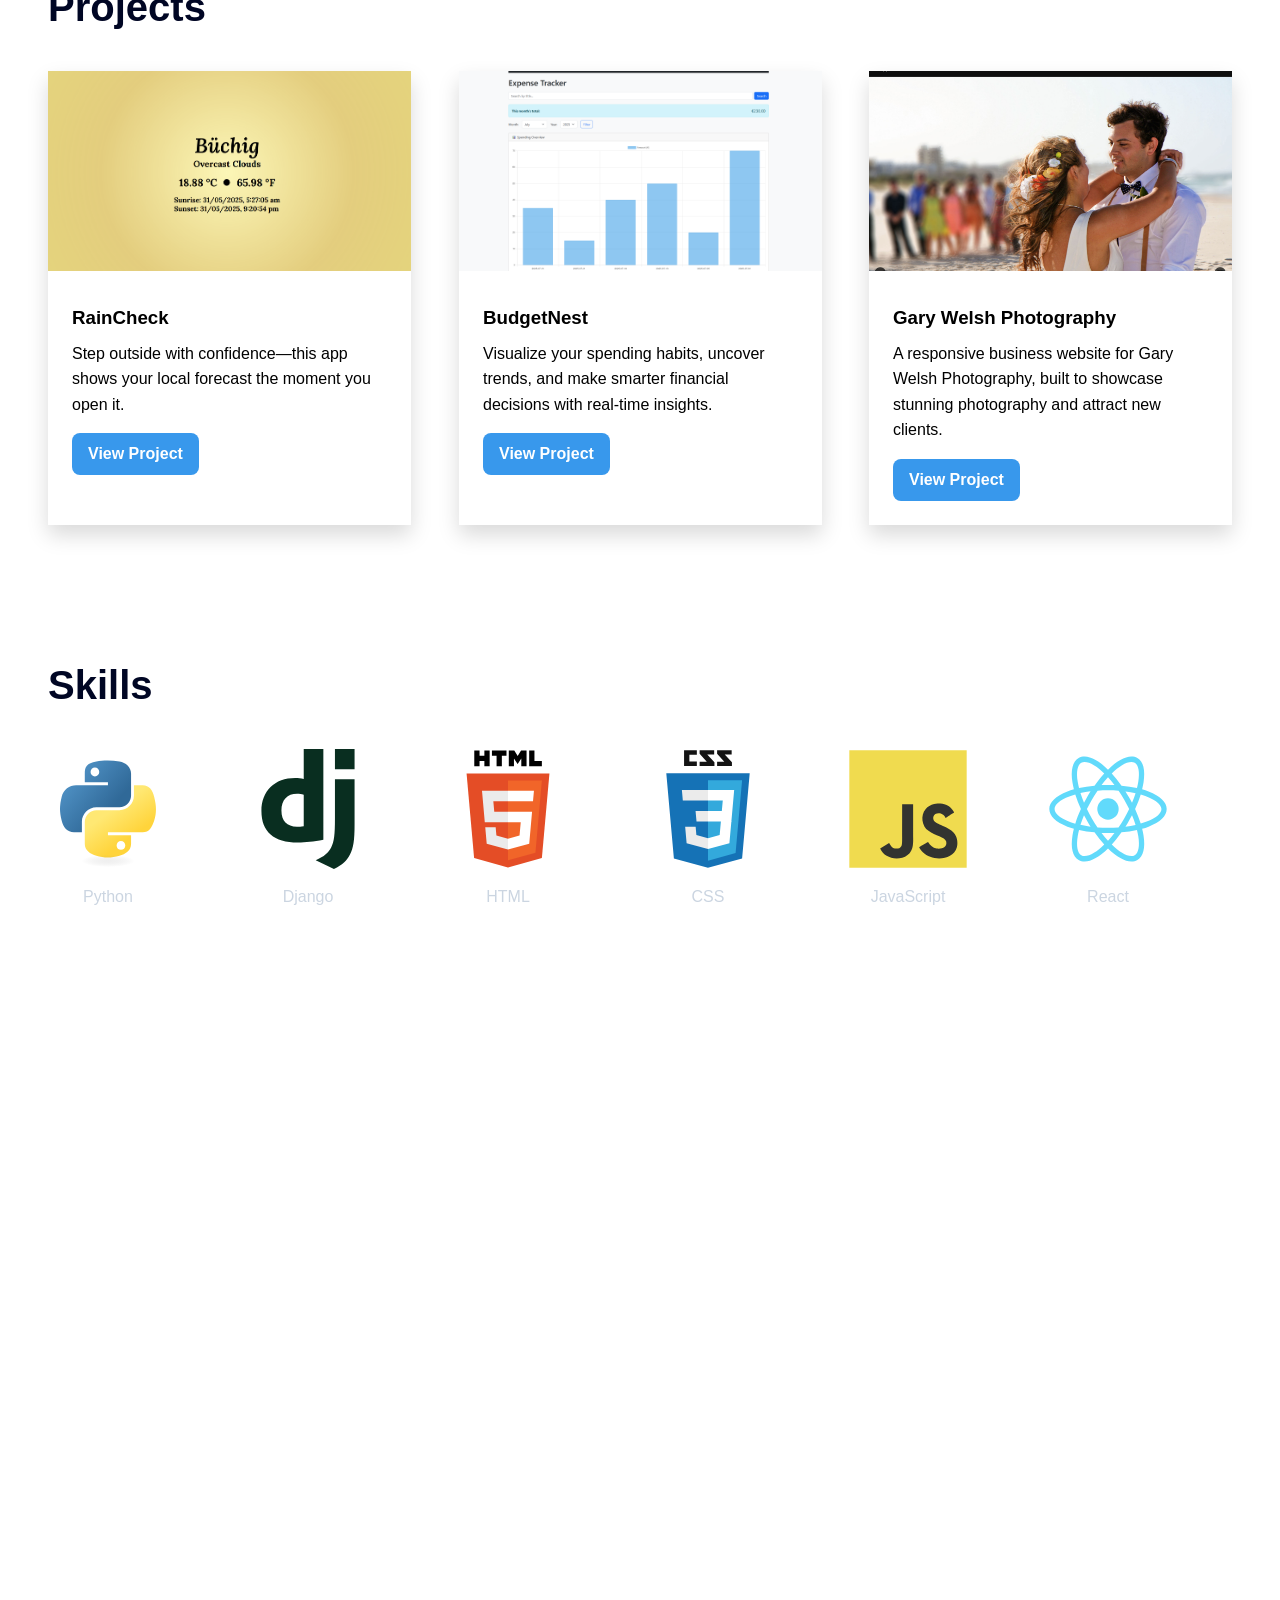
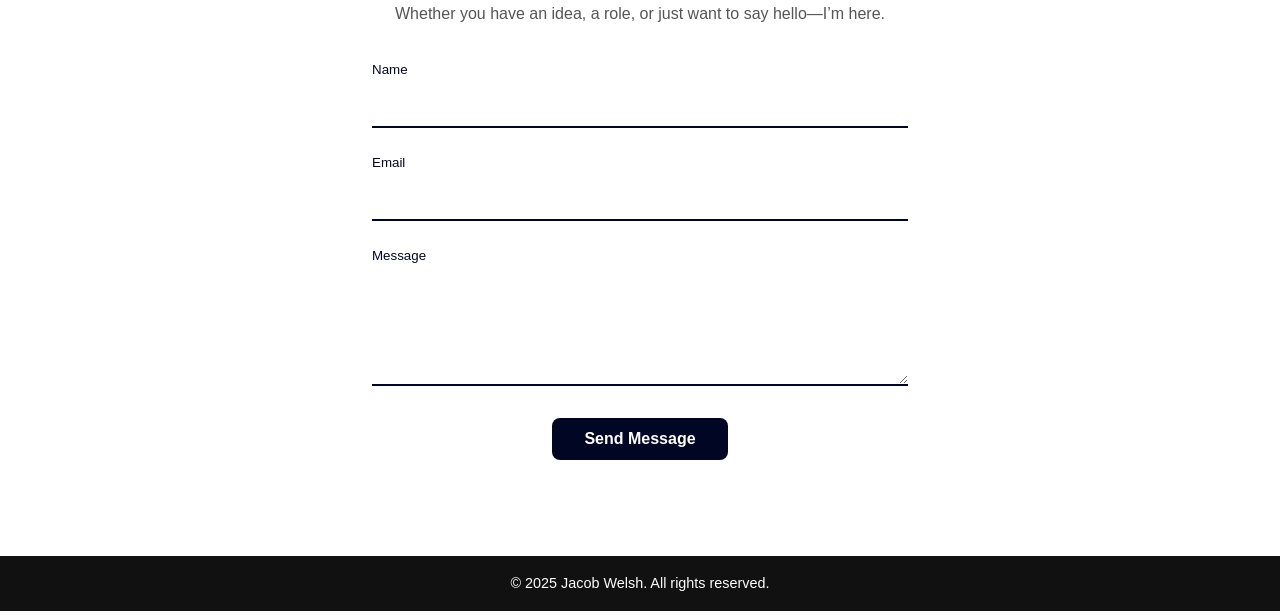
==== commit 159649f3: "3rd Project" ====
--- a/index.html
+++ b/index.html
@@ -77,12 +77,12 @@
           </div>
           <div class="project-card grow-in">
             <div class="project-image">
-              <img src="static/weatherImg.png" alt="RainCheck App">
+              <img src="static/GWP.png" alt="Gary Welsh Photography">
             </div>
             <div class="project-content">
-              <h3>RainCheck</h3>
-              <p>Step outside with confidence—this app shows your local forecast the moment you open it.</p>
-              <a href="https://jacobw42.github.io/Weather-App/" target="_blank" class="project-link">View Project</a>
+              <h3>Gary Welsh Photography</h3>
+              <p>A responsive business website for Gary Welsh Photography, built to showcase stunning photography and attract new clients.</p>
+              <a href="https://www.garywelsh.com.au" target="_blank" class="project-link">View Project</a>
             </div>
           </div>
 
@@ -129,6 +129,10 @@
               <img src="static/docker.svg" alt="Docker">
               <span>Docker</span>
             </div>
+            <div class="skill-item-carousel">
+              <img src="static/aws.svg" alt="AWS">
+              <span>AWS</span>
+            </div>
             <!-- Repeat the items again for infinite effect -->
             <div class="skill-item-carousel">
               <img src="static/python.svg" alt="Python">
@@ -157,6 +161,10 @@
             <div class="skill-item-carousel">
               <img src="static/docker.svg" alt="Docker">
               <span>Docker</span>
+            </div>
+            <div class="skill-item-carousel">
+              <img src="static/aws.svg" alt="AWS">
+              <span>AWS</span>
             </div>
             <!-- Add more copies if needed -->
           </div>
--- a/styles.css
+++ b/styles.css
@@ -473,6 +473,102 @@
   color: #c7832f;
 }
 
+/*Hidden Modal for PDF */
+.pdf-modal {
+  display: none;
+  position: fixed;
+  z-index: 9999;
+  left: 0;
+  top: 0;
+  width: 100%;
+  height: 100%;
+  background-color: rgba(0, 0, 0, 0.8);
+  overflow: auto;
+}
+
+.pdf-modal-content {
+  position: relative;
+  margin: 5% auto;
+  max-width: 90%;
+  background: #fff;
+  padding: 1rem;
+  border-radius: 8px;
+  text-align: center;
+}
+
+#resume-image {
+  width: 100%; /* always fit width */
+  height: auto;
+}
+
+#close-modal {
+  top: 10px;
+  right: 20px;
+  font-size: 2rem;
+  cursor: pointer;
+}
+
+#modal-controls {
+  display: flex;
+  flex-direction: row;
+  justify-content: flex-end;
+  gap: 1rem;
+}
+
+#modal-controls button {
+  display: inline-flex;
+  align-items: center;
+  justify-content: center;
+  background: none;
+  border: none;
+  font-size: 1.5rem;
+  cursor: pointer;
+}
+
+
+/*Thank You Section */
+.thank-you {
+  text-align: center;
+  padding: 3rem 2rem;
+  border-radius: 1rem;
+  background-color: #3898ec1c;
+  color: rgb(0, 6, 36);
+  box-shadow: 0 4px 12px rgba(0, 0, 0, 0.1);
+  animation: fadeInUp 0.5s ease forwards;
+}
+
+.thank-you p {
+  margin-top: 1rem;
+  font-size: 1.2rem;
+  color: #333;
+}
+
+.thank-you .btn {
+  margin-top: 2rem;
+  background-color: #111;
+  color: #fff;
+  text-decoration: none;
+  padding: 0.75rem 1.5rem;
+  border-radius: 5px;
+  display: inline-block;
+}
+
+.hidden {
+  display: none;
+}
+
+@keyframes fadeInUp {
+  from {
+    opacity: 0;
+    transform: translateY(20px);
+  }
+  to {
+    opacity: 1;
+    transform: translateY(0);
+  }
+}
+
+
 /* Footer */
 footer {
   background: #111;
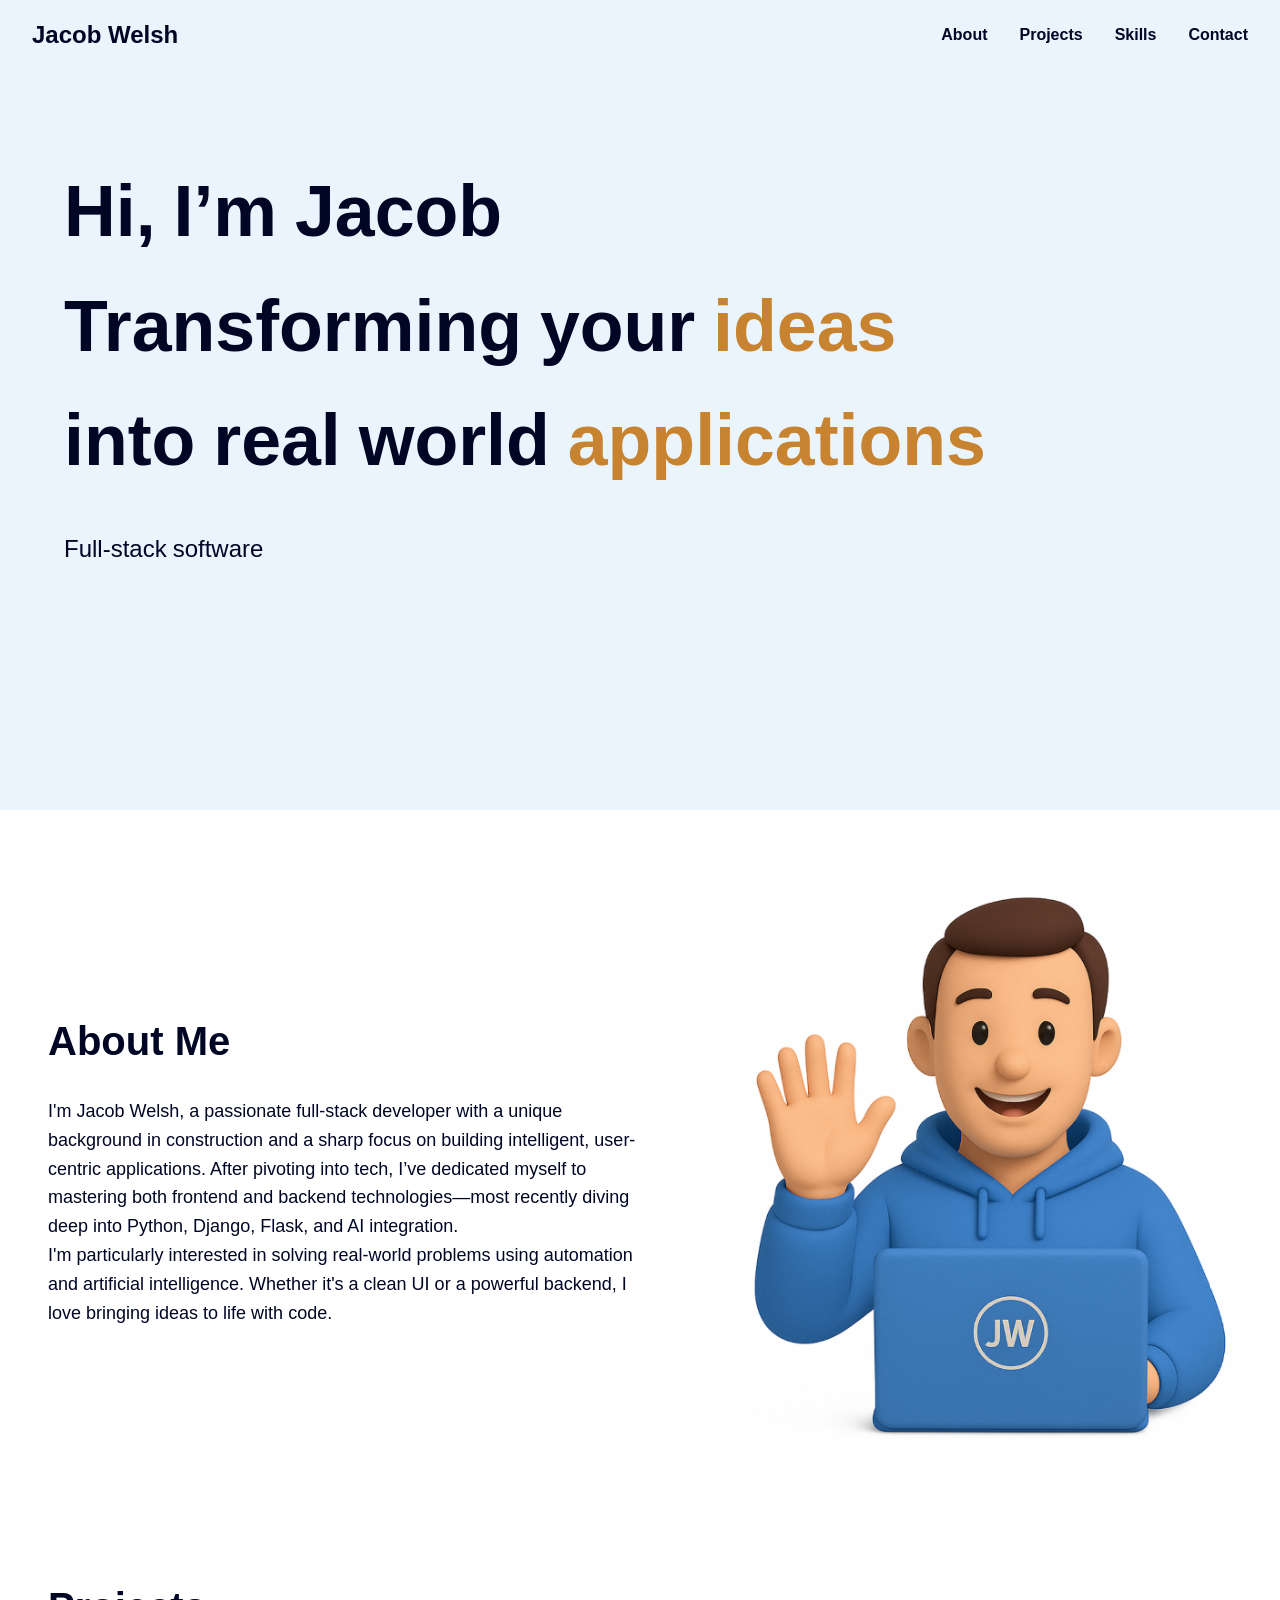
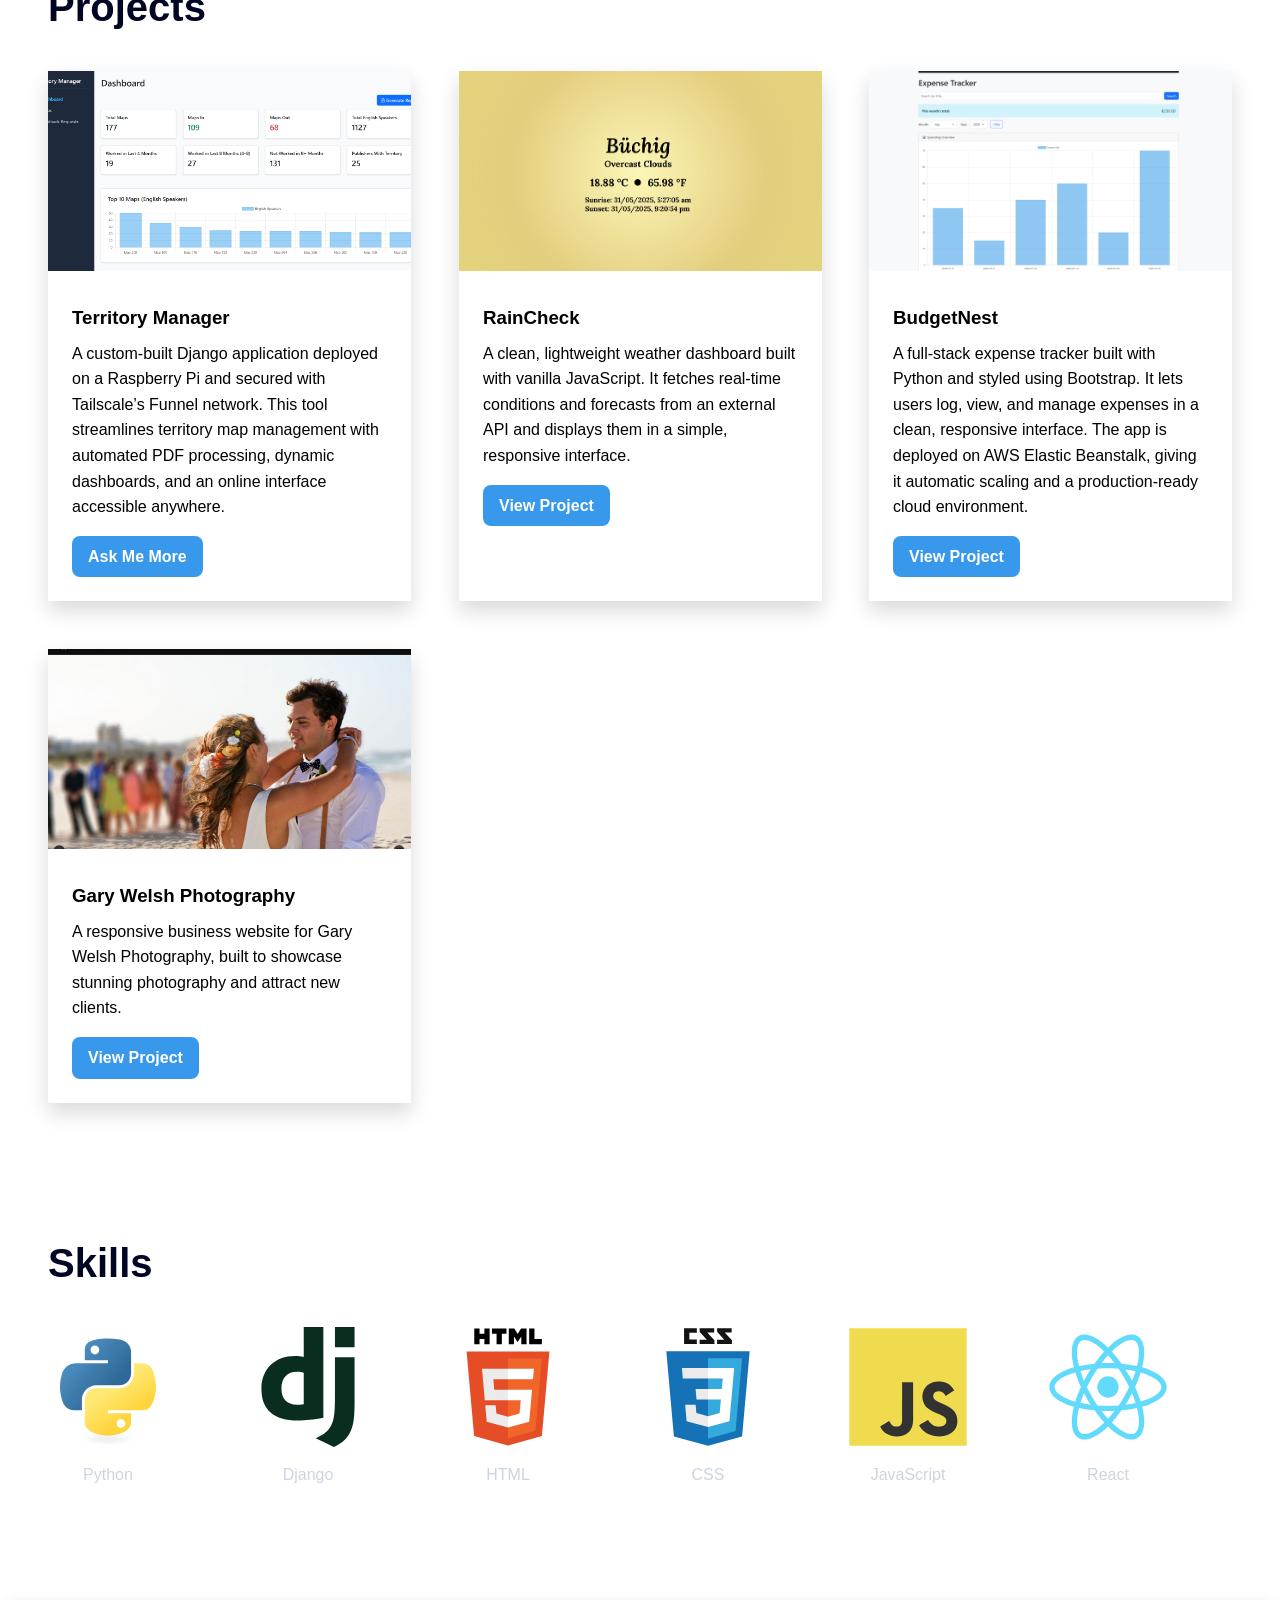
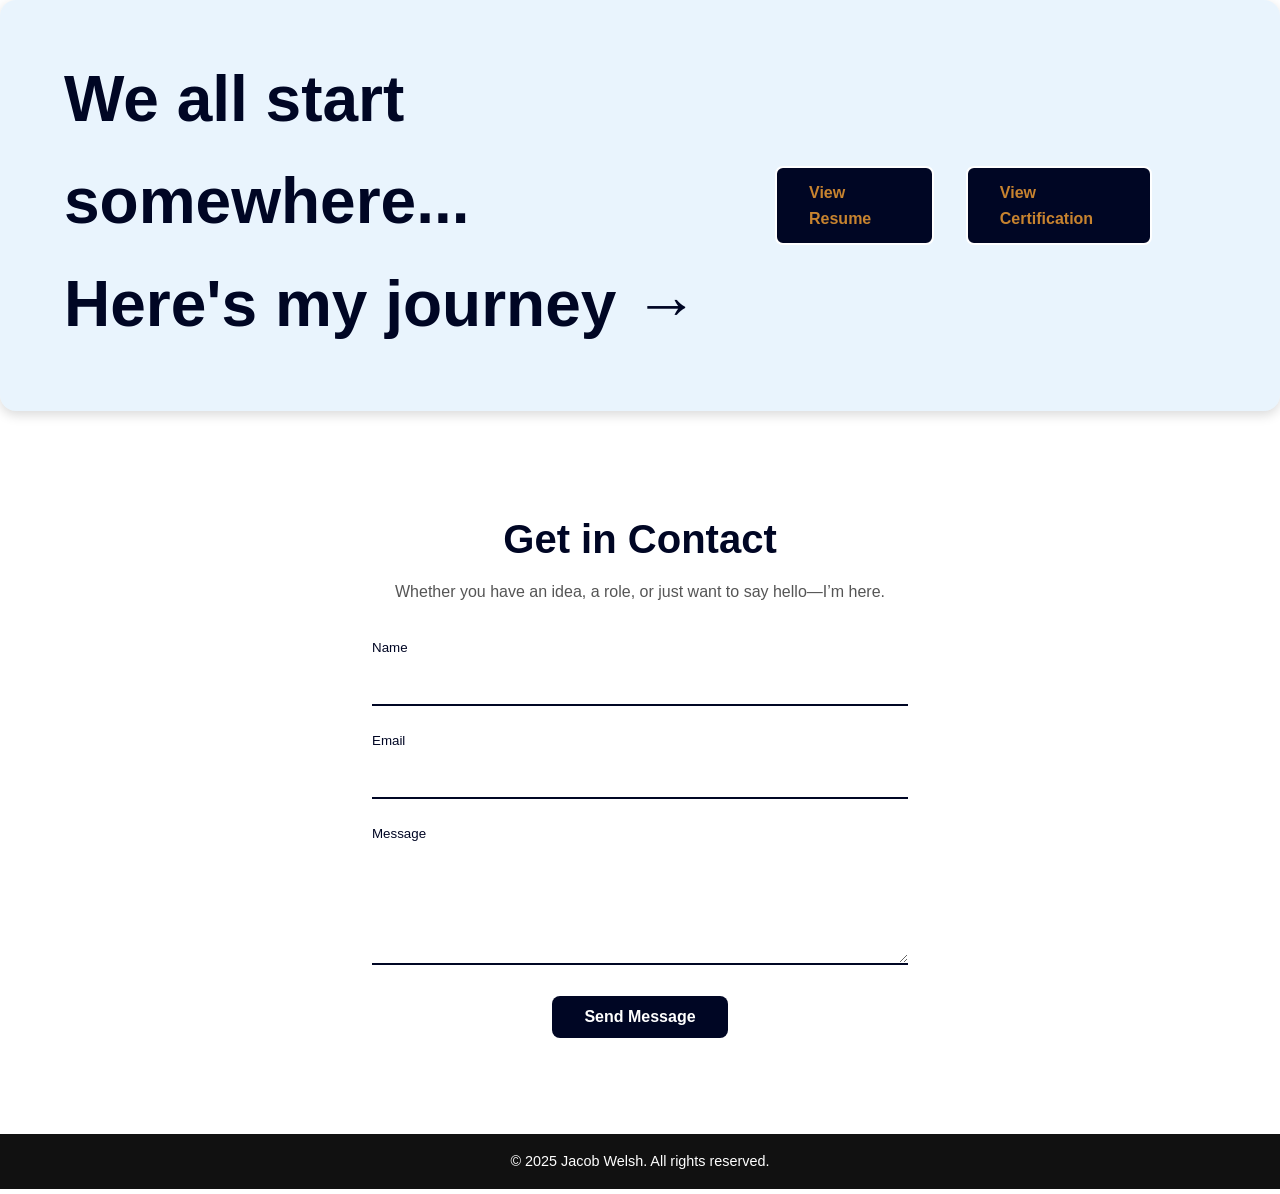
==== commit 22221816: "Project_Add" ====
--- a/index.html
+++ b/index.html
@@ -57,11 +57,21 @@
         <div class="projects-grid">
           <div class="project-card grow-in">
             <div class="project-image">
+              <img src="static/TeritoryManager.png" alt="Territory Manager">
+            </div>
+            <div class="project-content">
+              <h3>Territory Manager</h3>
+              <p>A custom-built Django application deployed on a Raspberry Pi and secured with Tailscale’s Funnel network. This tool streamlines territory map management with automated PDF processing, dynamic dashboards, and an online interface accessible anywhere.</p>
+              <a href="#contact" class="project-link">Ask Me More</a>
+            </div>
+          </div>
+          <div class="project-card grow-in">
+            <div class="project-image">
               <img src="static/weatherImg.png" alt="RainCheck App">
             </div>
             <div class="project-content">
               <h3>RainCheck</h3>
-              <p>Step outside with confidence—this app shows your local forecast the moment you open it.</p>
+              <p>A clean, lightweight weather dashboard built with vanilla JavaScript. It fetches real-time conditions and forecasts from an external API and displays them in a simple, responsive interface.</p>
               <a href="https://jacobw42.github.io/Weather-App/" target="_blank" class="project-link">View Project</a>
             </div>
           </div>
@@ -71,7 +81,7 @@
             </div>
             <div class="project-content">
               <h3>BudgetNest</h3>
-              <p>Visualize your spending habits, uncover trends, and make smarter financial decisions with real-time insights.</p>
+              <p>A full-stack expense tracker built with Python and styled using Bootstrap. It lets users log, view, and manage expenses in a clean, responsive interface. The app is deployed on AWS Elastic Beanstalk, giving it automatic scaling and a production-ready cloud environment.</p>
               <a href="http://my-expense-env.eba-cmjfczav.eu-central-1.elasticbeanstalk.com/" target="_blank" class="project-link">View Project</a>
             </div>
           </div>
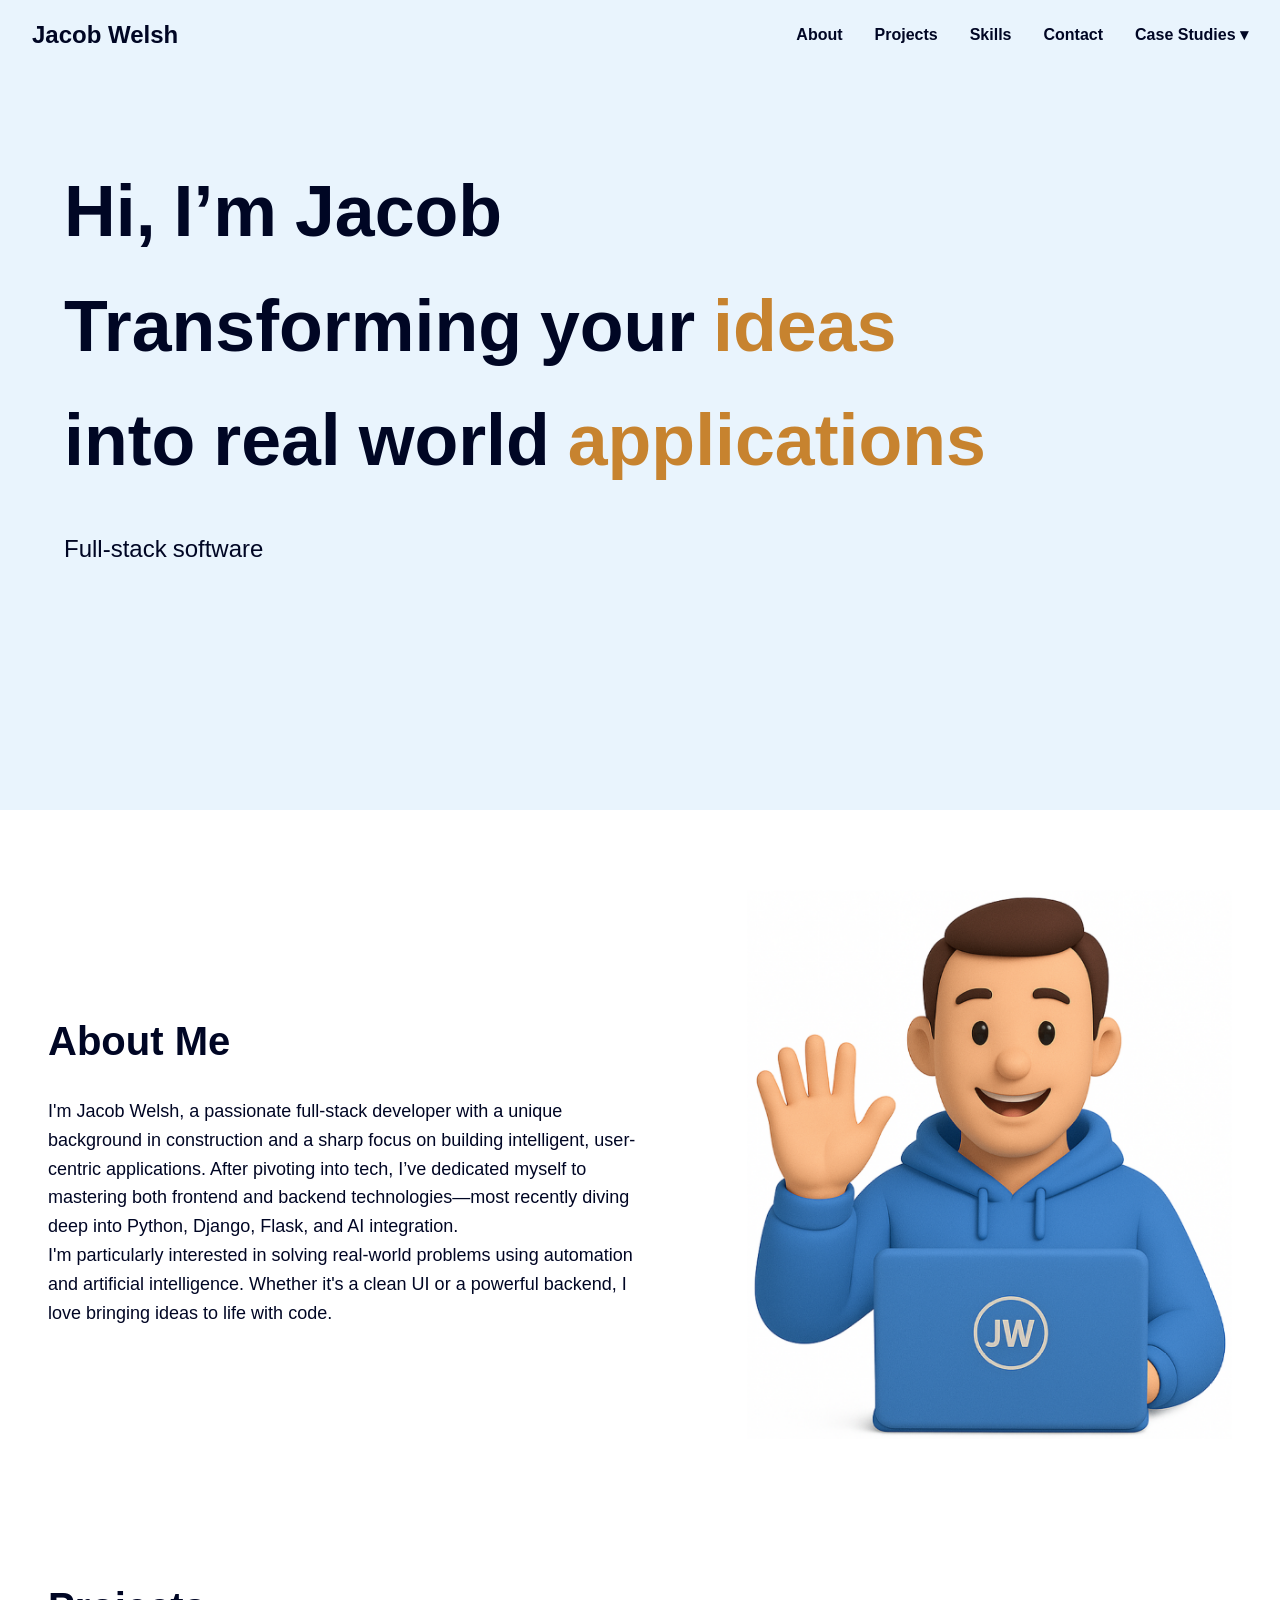
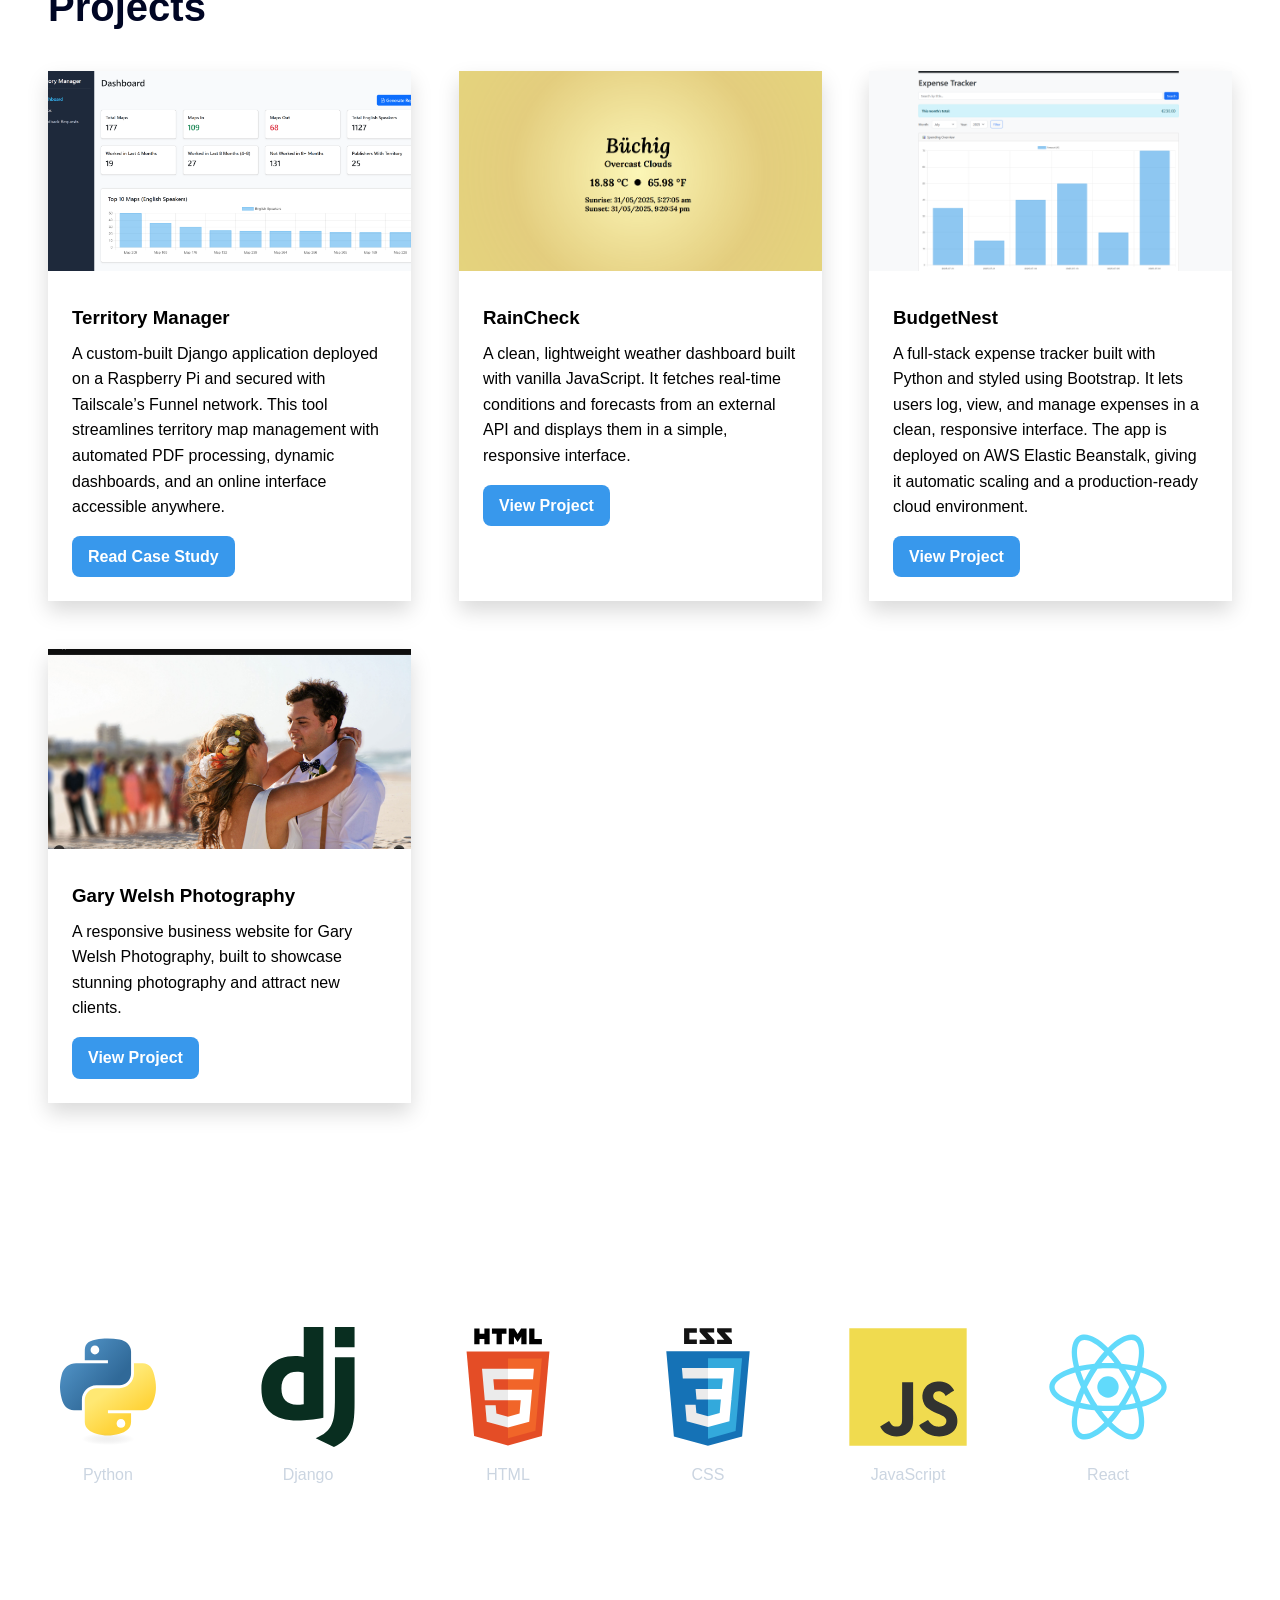
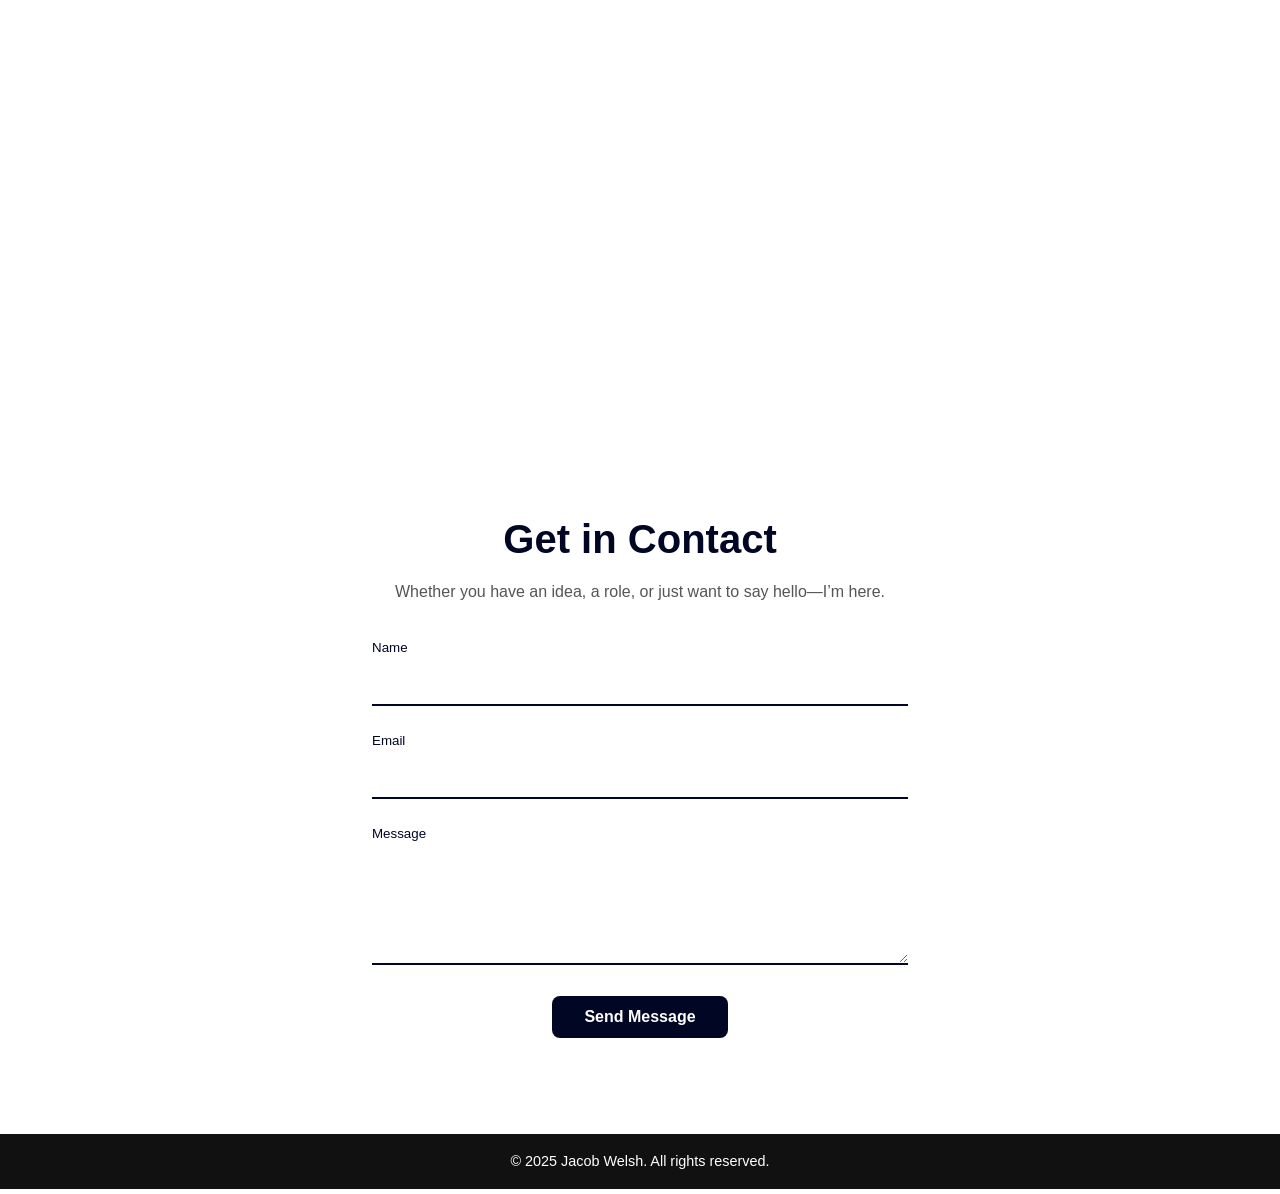
==== commit 5b4af415: "Case studies page" ====
--- a/index.html
+++ b/index.html
@@ -4,7 +4,7 @@
   <meta charset="UTF-8" />
   <meta name="viewport" content="width=device-width, initial-scale=1.0" />
   <title>Jacob Welsh – Portfolio</title>
-  <link rel="stylesheet" href="styles.css" />
+  <link rel="stylesheet" href="static/css/main.css">
 </head>
 <body>
   <header>
@@ -16,6 +16,12 @@
           <li class="nav-btn"><a href="#projects">Projects</a></li>
           <li class="nav-btn"><a href="#skills">Skills</a></li>
           <li class="nav-btn"><a href="#contact">Contact</a></li>
+          <li class="nav-btn dropdown">
+            <a href="javascript:void(0)" class="dropdown-toggle nav-link">Case Studies ▾</a>
+            <ul class="dropdown-menu">
+              <li><a href="case-studies/territory-manager.html">Territory Manager</a></li>
+            </ul>
+          </li>
         </ul>
         <button id="menu-toggle">☰</button>
       </nav>
@@ -46,7 +52,7 @@
                 </p>
             </div>
             <div class="about-image grow-in">
-                <img src="static/profile.png" alt="Jacob Welsh profile photo" />
+                <img src="static/assets/images/profile.png" alt="Jacob Welsh profile photo" />
             </div>
         </div>
     </section>
@@ -57,17 +63,17 @@
         <div class="projects-grid">
           <div class="project-card grow-in">
             <div class="project-image">
-              <img src="static/TeritoryManager.png" alt="Territory Manager">
+              <img src="static/assets/images/TeritoryManager.png" alt="Territory Manager">
             </div>
             <div class="project-content">
               <h3>Territory Manager</h3>
               <p>A custom-built Django application deployed on a Raspberry Pi and secured with Tailscale’s Funnel network. This tool streamlines territory map management with automated PDF processing, dynamic dashboards, and an online interface accessible anywhere.</p>
-              <a href="#contact" class="project-link">Ask Me More</a>
-            </div>
-          </div>
-          <div class="project-card grow-in">
-            <div class="project-image">
-              <img src="static/weatherImg.png" alt="RainCheck App">
+              <a href="case-studies/territory-manager.html" class="project-link">Read Case Study</a>
+            </div>
+          </div>
+          <div class="project-card grow-in">
+            <div class="project-image">
+              <img src="static/assets/images/weatherImg.png" alt="RainCheck App">
             </div>
             <div class="project-content">
               <h3>RainCheck</h3>
@@ -77,7 +83,7 @@
           </div>
           <div class="project-card grow-in">
             <div class="project-image">
-              <img src="static/ExpenseTracker.png" alt="Expense Tracker App">
+              <img src="static/assets/images/ExpenseTracker.png" alt="Expense Tracker App">
             </div>
             <div class="project-content">
               <h3>BudgetNest</h3>
@@ -87,7 +93,7 @@
           </div>
           <div class="project-card grow-in">
             <div class="project-image">
-              <img src="static/GWP.png" alt="Gary Welsh Photography">
+              <img src="static/assets/images/GWP.png" alt="Gary Welsh Photography">
             </div>
             <div class="project-content">
               <h3>Gary Welsh Photography</h3>
@@ -112,68 +118,68 @@
           <div class="carousel-track">
             <!-- Skill item (repeat as needed) -->
             <div class="skill-item-carousel">
-              <img src="static/python.svg" alt="Python">
+              <img src="static/assets/images/python.svg" alt="Python">
               <span>Python</span>
             </div>
             <div class="skill-item-carousel">
-              <img src="static/django.svg" alt="Django">
+              <img src="static/assets/images/django.svg" alt="Django">
               <span>Django</span>
             </div>
             <div class="skill-item-carousel">
-              <img src="static/html.svg" alt="HTML">
+              <img src="static/assets/images/html.svg" alt="HTML">
               <span>HTML</span>
             </div>
             <div class="skill-item-carousel">
-              <img src="static/css.svg" alt="CSS">
+              <img src="static/assets/images/css.svg" alt="CSS">
               <span>CSS</span>
             </div>
             <div class="skill-item-carousel">
-              <img src="static/javascript.svg" alt="JavaScript">
+              <img src="static/assets/images/javascript.svg" alt="JavaScript">
               <span>JavaScript</span>
             </div>
             <div class="skill-item-carousel">
-              <img src="static/react.svg" alt="React">
+              <img src="static/assets/images/react.svg" alt="React">
               <span>React</span>
             </div>
             <div class="skill-item-carousel">
-              <img src="static/docker.svg" alt="Docker">
+              <img src="static/assets/images/docker.svg" alt="Docker">
               <span>Docker</span>
             </div>
             <div class="skill-item-carousel">
-              <img src="static/aws.svg" alt="AWS">
+              <img src="static/assets/images/aws.svg" alt="AWS">
               <span>AWS</span>
             </div>
             <!-- Repeat the items again for infinite effect -->
             <div class="skill-item-carousel">
-              <img src="static/python.svg" alt="Python">
+              <img src="static/assets/images/python.svg" alt="Python">
               <span>Python</span>
             </div>
             <div class="skill-item-carousel">
-              <img src="static/django.svg" alt="Django">
+              <img src="static/assets/images/django.svg" alt="Django">
               <span>Django</span>
             </div>
             <div class="skill-item-carousel">
-              <img src="static/html.svg" alt="HTML">
+              <img src="static/assets/images/html.svg" alt="HTML">
               <span>HTML</span>
             </div>
             <div class="skill-item-carousel">
-              <img src="static/css.svg" alt="CSS">
+              <img src="static/assets/images/css.svg" alt="CSS">
               <span>CSS</span>
             </div>
             <div class="skill-item-carousel">
-              <img src="static/javascript.svg" alt="JavaScript">
+              <img src="static/assets/images/javascript.svg" alt="JavaScript">
               <span>JavaScript</span>
             </div>
             <div class="skill-item-carousel">
-              <img src="static/react.svg" alt="React">
+              <img src="static/assets/images/react.svg" alt="React">
               <span>React</span>
             </div>
             <div class="skill-item-carousel">
-              <img src="static/docker.svg" alt="Docker">
+              <img src="static/assets/images/docker.svg" alt="Docker">
               <span>Docker</span>
             </div>
             <div class="skill-item-carousel">
-              <img src="static/aws.svg" alt="AWS">
+              <img src="static/assets/images/aws.svg" alt="AWS">
               <span>AWS</span>
             </div>
             <!-- Add more copies if needed -->
@@ -181,31 +187,31 @@
         </div>
         <ul id="skills-list" class="hidden">
           <li class="skill-item">
-            <img src="static/python.svg" alt="Python">
+            <img src="static/assets/images/python.svg" alt="Python">
             <span>Python</span>
           </li>
           <li class="skill-item">
-            <img src="static/django.svg" alt="Django">
+            <img src="static/assets/images/django.svg" alt="Django">
             <span>Django</span>
           </li>
           <li class="skill-item">
-            <img src="static/html.svg" alt="HTML">
+            <img src="static/assets/images/html.svg" alt="HTML">
             <span>HTML</span>
           </li>
           <li class="skill-item">
-            <img src="static/css.svg" alt="CSS">
+            <img src="static/assets/images/css.svg" alt="CSS">
             <span>CSS</span>
           </li>
           <li class="skill-item">
-            <img src="static/javascript.svg" alt="JavaScript">
+            <img src="static/assets/images/javascript.svg" alt="JavaScript">
             <span>JavaScript</span>
           </li>
           <li class="skill-item">
-            <img src="static/react.svg" alt="React">
+            <img src="static/assets/images/react.svg" alt="React">
             <span>React</span>
           </li>
           <li class="skill-item">
-            <img src="static/docker.svg" alt="Docker">
+            <img src="static/assets/images/docker.svg" alt="Docker">
             <span>Docker</span>
           </li>
         </ul>
@@ -216,8 +222,8 @@
       <div id="cta-container" class="container">
         <h2>We all start somewhere...<br>Here's my journey <span id="resume-arrow">→</span></h2>
         <div class="cta-buttons">
-          <a href="static/Resume.png" class="btn" target="_blank">View Resume</a>
-          <a href="static/Certification.png" class="btn btn-secondary">View Certification</a>
+          <a href="static/assets/images/Resume.png" class="btn" target="_blank">View Resume</a>
+          <a href="static/assets/images/Certification.png" class="btn btn-secondary">View Certification</a>
         </div>
       </div>
     </section>
@@ -267,6 +273,6 @@
     </div>
   </footer>
 
-  <script src="script.js"></script>
+  <script src="static/js/main.js" defer></script>
 </body>
 </html>
--- a/static/css/main.css
+++ b/static/css/main.css
@@ -0,0 +1,784 @@
+/* Animation Styles */
+
+.word {
+  opacity: 0;
+  transform: translateY(20px);
+  display: inline-block;
+  transition: opacity 0.4s ease, transform 0.4s ease;
+  margin-right: 0.25em; /* ✅ adds spacing between words */
+}
+
+.word.show-word {
+  opacity: 1;
+  transform: translateY(0);
+}
+
+.letter {
+  opacity: 0;
+  display: inline-block;
+  transform: translateY(10px);
+  transition: opacity 0.6s ease, transform 0.6s ease;
+}
+
+.show-letter {
+  opacity: 1;
+  transform: translateY(0);
+  transition-delay: 0.2s;
+}
+
+.grow-in {
+  opacity: 0;
+  transform: scale(0.94);
+  transition: 
+    opacity 0.6s ease-in-out,
+    transform 0.6s ease-in-out;
+  will-change: opacity, transform;
+}
+
+.grow-in.visible {
+  opacity: 1;
+  transform: scale(1);
+  transition: 
+    opacity 0.6s ease-in-out,
+    transform 0.6s ease-in-out;
+}
+
+/* Base Styles */
+html {
+  scroll-behavior: smooth;
+}
+* {
+  margin: 0;
+  padding: 0;
+  box-sizing: border-box;
+}
+body {
+  font-family: Arial, sans-serif;
+  line-height: 1.6;
+  background-color: white;
+  color: #333;
+}
+.container {
+  width: 100%;
+  margin: 0 auto;
+}
+
+/* Header */
+header {
+  position: absolute;
+  top: 0;
+  left: 0;
+  width: 100%;
+  z-index: 10;
+  background: transparent;
+  padding: 1rem 2rem;
+}
+.nav-container {
+  display: flex;
+  justify-content: space-between;
+  align-items: center;
+}
+.logo {
+  font-size: 1.5rem;
+  color: rgb(0, 6, 36);
+}
+.nav-links {
+  list-style: none;
+  display: flex;
+  gap: 2rem;
+}
+.nav-links a {
+  color: rgb(0, 6, 36);
+  text-decoration: none;
+  font-weight: bold;
+  transition: color 0.3s ease;
+  &:hover {
+    color: #c7832f;
+  }
+}
+#menu-toggle {
+  display: none;
+  background: none;
+  border: none;
+  color: rgb(0, 6, 36);
+  font-size: 1.5rem;
+}
+
+/* Dropdown container */
+.dropdown {
+  position: relative;
+}
+
+/* Hide menu by default */
+.dropdown-menu {
+  position: absolute;
+  top: 100%;
+  right: 0;     /* 🔥 add this */
+  left: auto;   /* 🔥 add this */
+  background: white;
+  list-style: none;
+  padding: 0.5rem 0;
+  margin: 0;
+  min-width: 200px;
+  box-shadow: 0 8px 20px rgba(0,0,0,0.1);
+  opacity: 0;
+  pointer-events: none;
+  transform: translateY(10px);
+  transition: all 0.25s ease;
+  border-radius: 8px;
+  border: 1px solid rgba(0,0,0,0.05);
+  backdrop-filter: blur(10px);
+}
+
+/* Show on hover */
+.dropdown:hover .dropdown-menu {
+  opacity: 1;
+  pointer-events: auto;
+  transform: translateY(0);
+}
+
+/* Dropdown items */
+.dropdown-menu li {
+  padding: 0;
+}
+
+.dropdown-menu a {
+  display: block;
+  padding: 0.75rem 1.25rem;
+  color: rgb(0, 6, 36);
+  text-decoration: none;
+  white-space: nowrap;
+}
+
+.dropdown-menu a:hover {
+  color: #c7832f;
+}
+
+/* Hero Section */
+.hero {
+  min-height: 90vh;
+  padding-top: clamp(4rem, 10vh, 6rem);  /* more top padding */
+  padding-right: clamp(2rem, 6vw, 4rem);
+  padding-bottom: clamp(2rem, 6vw, 4rem);
+  padding-left: clamp(2rem, 6vw, 4rem);
+  background: #3898ec1c;
+  color: rgb(0, 6, 36);
+  text-align: left;
+  display: flex;
+  flex-direction: column;
+  justify-content: center;
+}
+.hero-title {
+  font-size: clamp(3rem, 5.6vw, 5rem);
+}
+.highlight {
+  color: #c7832f;
+  font-weight: bold;
+}
+.hero-subtitle {
+  margin: 2rem 0;
+  margin-bottom: 4rem;
+  font-size: clamp(1.4rem, 2vw, 1.5rem);
+}
+.btn {
+  padding: 0.75rem 1.5rem;
+  background: #111;
+  color: #fff;
+  text-decoration: none;
+  border-radius: 5px;
+}
+
+/* Section */
+.section {
+  padding: 3rem 3rem;
+  margin-top: 2rem;
+  margin-bottom: 2rem;
+  background: #fff;
+  color: rgb(0, 6, 36);
+}
+
+.section h2 {
+  font-size: 2.5rem;
+  margin-bottom: 1.5rem;
+  color: rgb(0, 6, 36);
+}
+/* Project Grid */
+.projects-grid {
+  display: grid;
+  grid-template-columns: repeat(auto-fit, minmax(300px, 1fr));
+  gap: 3rem;
+  margin-top: 2rem;
+}
+
+.project-card {
+  background: white; 
+  overflow: hidden;
+  box-shadow: 0 10px 20px rgba(0,0,0,0.15);
+  transition: transform 0.3s ease, box-shadow 0.3s ease;
+}
+
+.project-card:hover {
+  transform: translateY(-5px);
+  box-shadow: 0 15px 30px rgba(0,0,0,0.25);
+}
+
+.project-image img {
+  width: 100%;
+  height: 200px;
+  object-fit: cover;
+}
+
+.project-content {
+  padding: 1.5rem;
+}
+
+.project-content h3 {
+  margin-top: 0;
+  color: black;
+}
+
+.project-content p {
+  color: black;
+  margin: 0.5rem 0 1rem;
+}
+
+.project-link {
+  display: inline-block;
+  padding: 0.5rem 1rem;
+  background: #3898ec;
+  color: #fff;
+  border-radius: 0.5rem;
+  text-decoration: none;
+  font-weight: bold;
+  transition: background 0.3s ease;
+}
+
+.project-link:hover {
+  background: #2563eb;
+}
+
+
+/* About Section */
+.about-container {
+  display: flex;
+  align-items: center;
+  justify-content: space-between;
+  flex-wrap: wrap;
+  gap: 6rem;
+}
+
+.about-text {
+  flex: 1 1 40%;
+  min-width: 300px;
+  font-size: 18px;
+}
+
+.about-image {
+  flex: 1 1 30%;
+  text-align: center;
+}
+
+.about-image img {
+  max-width: 100%;
+  height: auto;
+}
+
+
+/* Skills */
+
+#skills-title {
+  margin-bottom: 0;
+}
+
+.skills-carousel {
+  overflow: hidden;
+  width: 100%;
+  position: relative;
+  margin-top: 2rem;
+  opacity: 1;
+  transform: translateY(0);
+  transition: opacity 0.5s ease, transform 0.5s ease;
+  pointer-events: auto;
+  height: auto;
+}
+
+.carousel-track {
+  display: flex;
+  animation: scroll-left 18s linear infinite;
+  width: fit-content;
+}
+
+.skill-item-carousel {
+  flex: 0 0 auto;
+  text-align: center;
+  padding-right: 5rem;
+}
+
+.skill-item-carousel img {
+  width: 120px;
+  height: 120px;
+  object-fit: contain;
+  margin-bottom: 0.5rem;
+}
+
+.skill-item-carousel span {
+  display: block;
+  font-size: 1rem;
+  color: #cbd5e1;
+}
+
+#skills-list {
+  display: grid;
+  grid-template-columns: repeat(auto-fit, minmax(200px, 1fr));
+  gap: 2rem;
+  justify-items: center;
+  list-style: none;
+  padding: 2rem 0;
+  margin: 0 auto;
+  max-width: 900px;
+}
+
+#skills-list .skill-item {
+  text-align: center;
+  opacity: 0;
+  transform: translateY(20px);
+  transition: opacity 0.4s ease, transform 0.4s ease;
+  margin-top: 3rem;
+}
+
+#skills-list .skill-item.visible {
+  opacity: 1;
+  transform: translateY(0);
+}
+
+#skills-list .skill-item img {
+  width: 100px;
+  height: 100px;
+  object-fit: contain;
+  margin-bottom: 0.5rem;
+}
+
+#skills-list .skill-item span {
+  display: block;
+  font-size: 1rem;
+  color: rgb(0, 6, 36);
+}
+
+
+.skills-header {
+  display: flex;
+  margin-bottom: 1rem;
+}
+
+#view-toggle {
+  margin-left: 1rem;
+  padding: 0.5rem 1rem;
+  background-color: white;
+  color: blue;
+  border: none;
+  border-radius: 0.5rem;
+  cursor: pointer;
+}
+
+.list-toggle {
+  display: none;
+}
+
+/* Animation */
+@keyframes scroll-left {
+  0% {
+    transform: translateX(0);
+  }
+  100% {
+    transform: translateX(-50%);
+  }
+}
+
+/* Resume Banner */
+.cta-banner {
+  display: flex;
+  background-color: #3898ec1c;
+  color: rgb(0, 6, 36);
+  text-align: left;
+  padding: 3rem 4rem;
+  margin-top: 4rem;
+  border-radius: 1rem;
+  box-shadow: 0 4px 12px rgba(0, 0, 0, 0.15);
+  align-items: center;
+}
+
+.cta-banner h2 {
+  font-size: 4rem;
+  margin-bottom: 0.5rem;
+}
+
+.cta-banner p {
+  font-size: 1.2rem;
+  margin-bottom: 1.5rem;
+}
+
+#cta-container {
+  display: flex;
+  justify-content: space-between;
+  align-items: center;
+  width: 100%;
+}
+
+.cta-buttons {
+  display: flex;
+  gap: 2rem;
+  justify-content: center;
+  align-items: center;
+  padding-right: 4rem;
+}
+
+.cta-buttons .btn {
+  background-color: rgb(0, 6, 36);
+  border: 2px solid #ffffff;
+  color: #c7832f;
+  padding: 0.75rem 2rem;
+  font-weight: bold;
+  border-radius: 0.5rem;
+  text-decoration: none;
+  transition: color 0.3s;
+}
+
+.cta-buttons .btn:hover {
+  color: white;
+}
+
+.cta-buttons .btn-secondary {
+  background-color: rgb(0, 6, 36);
+  border: 2px solid #ffffff;
+  color: #c7832f;
+}
+
+.cta-buttons .btn-secondary:hover {
+  color: white;
+}
+
+
+/* Contact */
+.contact-section {
+  max-width: 600px;
+  margin: 4rem auto;
+  text-align: center;
+  padding: 2rem;
+}
+
+.contact-section h2 {
+  font-size: 2.5rem;
+  margin-bottom: 0.5rem;
+  color: rgb(0, 6, 36);
+}
+
+.contact-section p {
+  color: #555;
+  margin-bottom: 2rem;
+}
+
+.contact-form div {
+  margin-bottom: 1.5rem;
+  text-align: left;
+}
+
+.contact-form label {
+  display: block;
+  font-size: smaller;
+  margin-bottom: 0.25rem;
+  font-weight: 500;
+  color: rgb(0, 6, 36);
+}
+
+.contact-form input,
+.contact-form textarea {
+  width: 100%;
+  padding: 0.75rem 0;
+  border: none;
+  border-bottom: 2px solid rgb(0, 6, 36);
+  background: transparent;
+  font-size: 1rem;
+  color: black;
+  transition: border-color 0.3s;
+}
+
+.contact-form input:focus,
+.contact-form textarea:focus {
+  outline: none;
+  border-bottom-color: #c7832f;
+}
+
+.contact-form button {
+  background-color: rgb(0, 6, 36);
+  color: #fff;
+  padding: 0.75rem 2rem;
+  font-size: 1rem;
+  font-weight: bold;
+  border: none;
+  border-radius: 0.5rem;
+  cursor: pointer;
+  transition: color 0.3s;
+}
+
+.contact-form button:hover {
+  color: #c7832f;
+}
+
+/*Hidden Modal for PDF */
+.pdf-modal {
+  display: none;
+  position: fixed;
+  z-index: 9999;
+  left: 0;
+  top: 0;
+  width: 100%;
+  height: 100%;
+  background-color: rgba(0, 0, 0, 0.8);
+  overflow: auto;
+}
+
+.pdf-modal-content {
+  position: relative;
+  margin: 5% auto;
+  max-width: 90%;
+  background: #fff;
+  padding: 1rem;
+  border-radius: 8px;
+  text-align: center;
+}
+
+#resume-image {
+  width: 100%; /* always fit width */
+  height: auto;
+}
+
+#close-modal {
+  top: 10px;
+  right: 20px;
+  font-size: 2rem;
+  cursor: pointer;
+}
+
+#modal-controls {
+  display: flex;
+  flex-direction: row;
+  justify-content: flex-end;
+  gap: 1rem;
+}
+
+#modal-controls button {
+  display: inline-flex;
+  align-items: center;
+  justify-content: center;
+  background: none;
+  border: none;
+  font-size: 1.5rem;
+  cursor: pointer;
+}
+
+
+/*Thank You Section */
+.thank-you {
+  text-align: center;
+  padding: 3rem 2rem;
+  border-radius: 1rem;
+  background-color: #3898ec1c;
+  color: rgb(0, 6, 36);
+  box-shadow: 0 4px 12px rgba(0, 0, 0, 0.1);
+  animation: fadeInUp 0.5s ease forwards;
+}
+
+.thank-you p {
+  margin-top: 1rem;
+  font-size: 1.2rem;
+  color: #333;
+}
+
+.thank-you .btn {
+  margin-top: 2rem;
+  background-color: #111;
+  color: #fff;
+  text-decoration: none;
+  padding: 0.75rem 1.5rem;
+  border-radius: 5px;
+  display: inline-block;
+}
+
+.hidden {
+  display: none;
+}
+
+@keyframes fadeInUp {
+  from {
+    opacity: 0;
+    transform: translateY(20px);
+  }
+  to {
+    opacity: 1;
+    transform: translateY(0);
+  }
+}
+
+
+/* Footer */
+footer {
+  background: #111;
+  color: #fff;
+  text-align: center;
+  padding: 1rem 0;
+  font-size: 0.9rem;
+}
+
+/* Responsive */
+@media (max-width: 1200px) {
+  .cta-buttons {
+    flex-direction: column;
+    padding-right: 0;
+    font-size: 1rem;
+    }
+
+  #cta-container {
+    flex-direction: column;
+  }
+
+  #resume-arrow {
+    font-size: 0rem;
+  }
+
+  .cta-banner h2 {
+    text-align: center;
+    margin-bottom: 1rem;
+    font-size: 3rem;
+  }
+}
+
+@media (max-width: 768px) {
+
+  .section {
+  padding: 3rem 2rem;
+  }
+
+ .nav-links {
+  display: flex;
+  flex-direction: column;
+  background: #fff;
+  position: absolute;
+  top: 60px;
+  right: 0;
+  padding: 1rem;
+  width: 100%;
+  box-shadow: 0 4px 12px rgba(0, 0, 0, 0.1);
+  transform: translateY(-20px);
+  opacity: 0;
+  pointer-events: none;
+  transition: transform 0.3s ease, opacity 0.3s ease;
+  border-bottom-left-radius: 10px;
+  border-bottom-right-radius: 10px;
+  z-index: 1000;
+  gap: 0;
+}
+
+.nav-links.active {
+  transform: translateY(0);
+  opacity: 1;
+  pointer-events: auto;
+}
+
+#menu-toggle {
+  display: flex;
+  font-size: 1.5rem;
+  color: rgb(0, 6, 36);
+  background: none;
+  border: none;
+  cursor: pointer;
+}
+
+.nav-btn {
+    display: flex;
+    flex-direction: column;   /* 🔥 THIS is the real fix */
+    align-items: center;
+    justify-content: center;
+    width: 100%;
+  }
+
+.nav-btn > a {
+    height: 4rem;
+    display: flex;
+    align-items: center;
+    justify-content: center;
+    width: 100%;
+  }
+
+/* Make dropdown behave like normal flow */
+.nav-links .dropdown-menu {
+  position: static !important;
+  width: 100%;
+  background: transparent;
+  box-shadow: none;
+  padding: 0;
+  margin: 0;
+  overflow: hidden;
+  max-height: 0;                 /* 🔥 collapsed state */
+  opacity: 0;
+  transform: translateY(-10px);
+  border: none;
+  border-left: 3px solid rgba(0,0,0,0.05);
+  border-right: 3px solid rgba(0,0,0,0.05);
+
+  transition:
+    max-height 0.3s ease,
+    opacity 0.3s ease,
+    transform 0.3s ease;
+}
+
+.nav-links .dropdown.active .dropdown-menu {
+  max-height: 300px;             /* 🔥 expanded state */
+  opacity: 1;
+  transform: translateY(0);
+}
+
+  .nav-links .dropdown-menu li {
+    width: 100%;
+  }
+
+  .nav-links .dropdown-menu a {
+    display: block;
+    width: 100%;
+    padding: 1rem;
+    text-align: center;
+  }
+  
+.list-toggle {
+    display: inline-block;
+  }
+
+  .projects-grid {
+    gap: 2rem;
+  }
+
+  .cta-buttons {
+    flex-direction: column;
+    padding-right: 0;
+    font-size: 1rem;
+    }
+
+  #cta-container {
+    flex-direction: column;
+  }
+
+  #resume-arrow {
+    font-size: 0rem;
+  }
+
+  .cta-banner h2 {
+    text-align: center;
+    margin-bottom: 1rem;
+    font-size: 3rem;
+  }
+}
+
+@media (min-width: 769px) {
+  #skills-list {
+    display: none !important;
+  }
+}
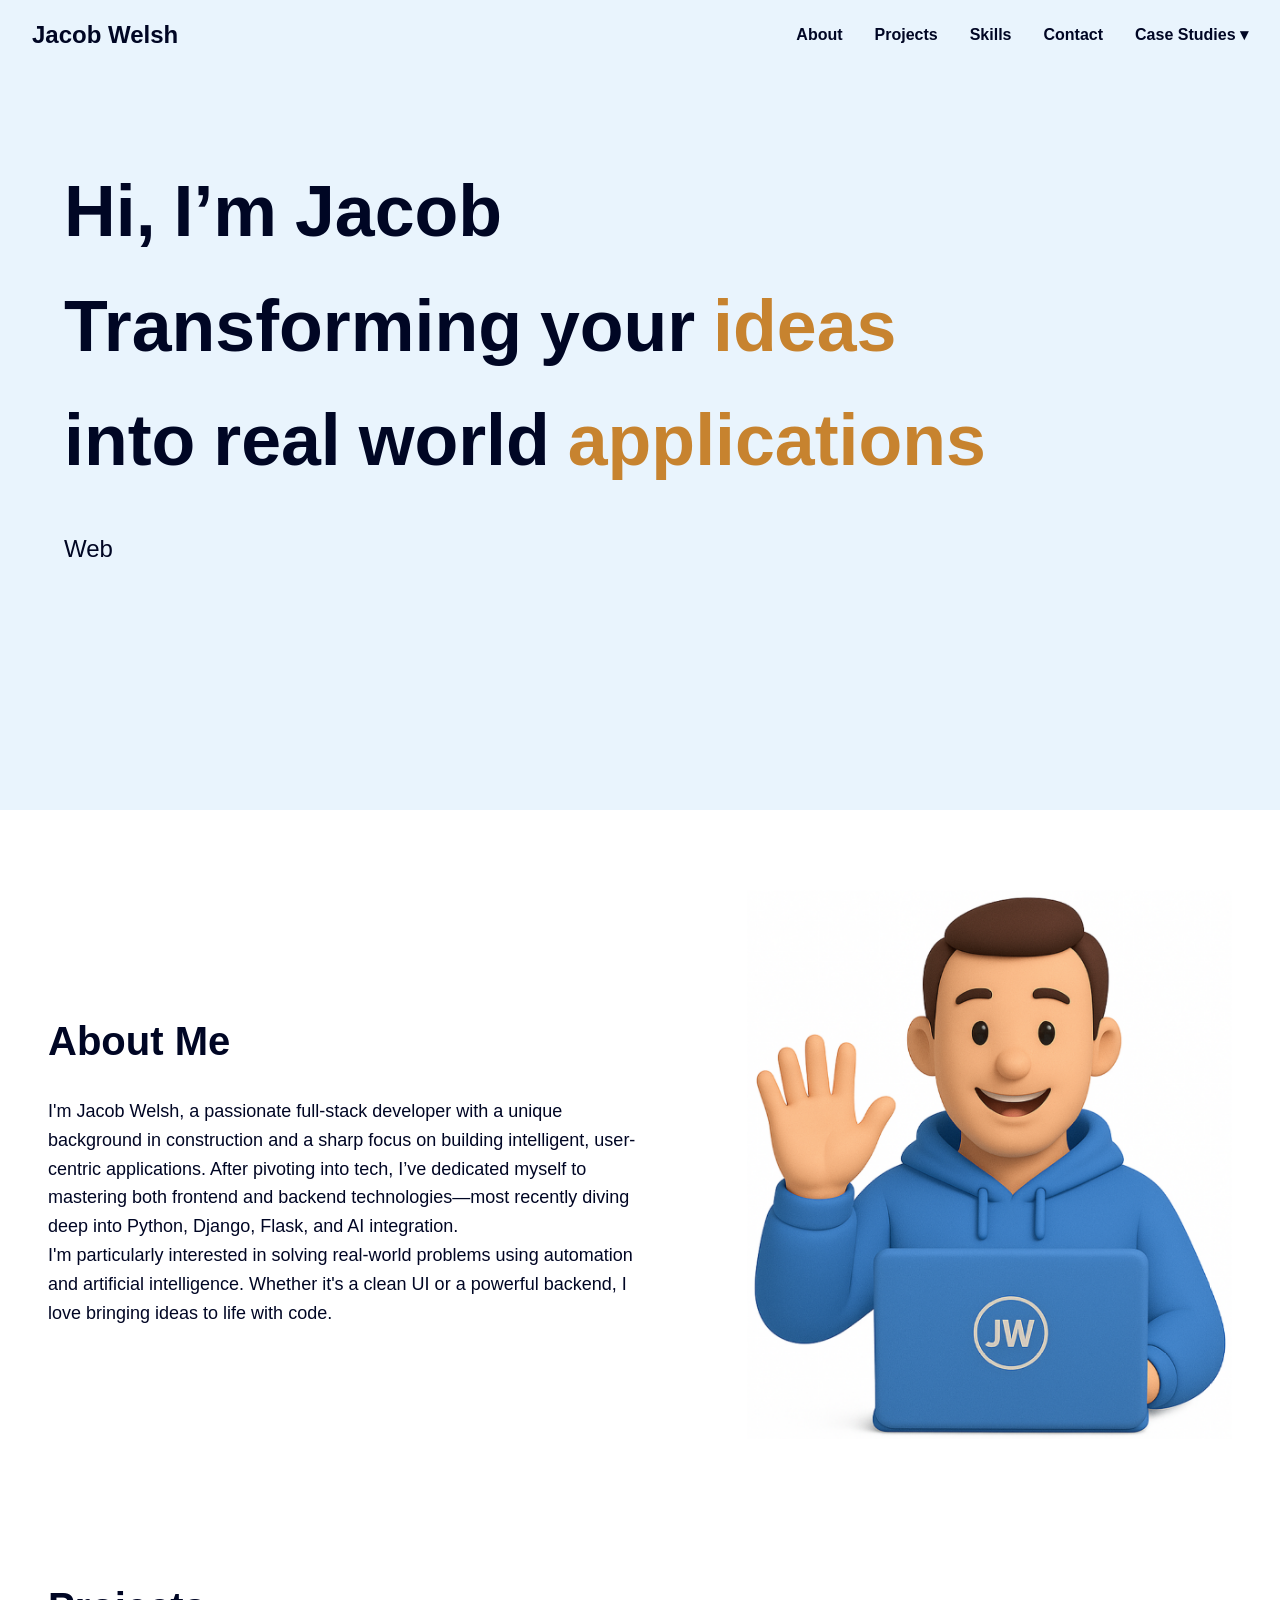
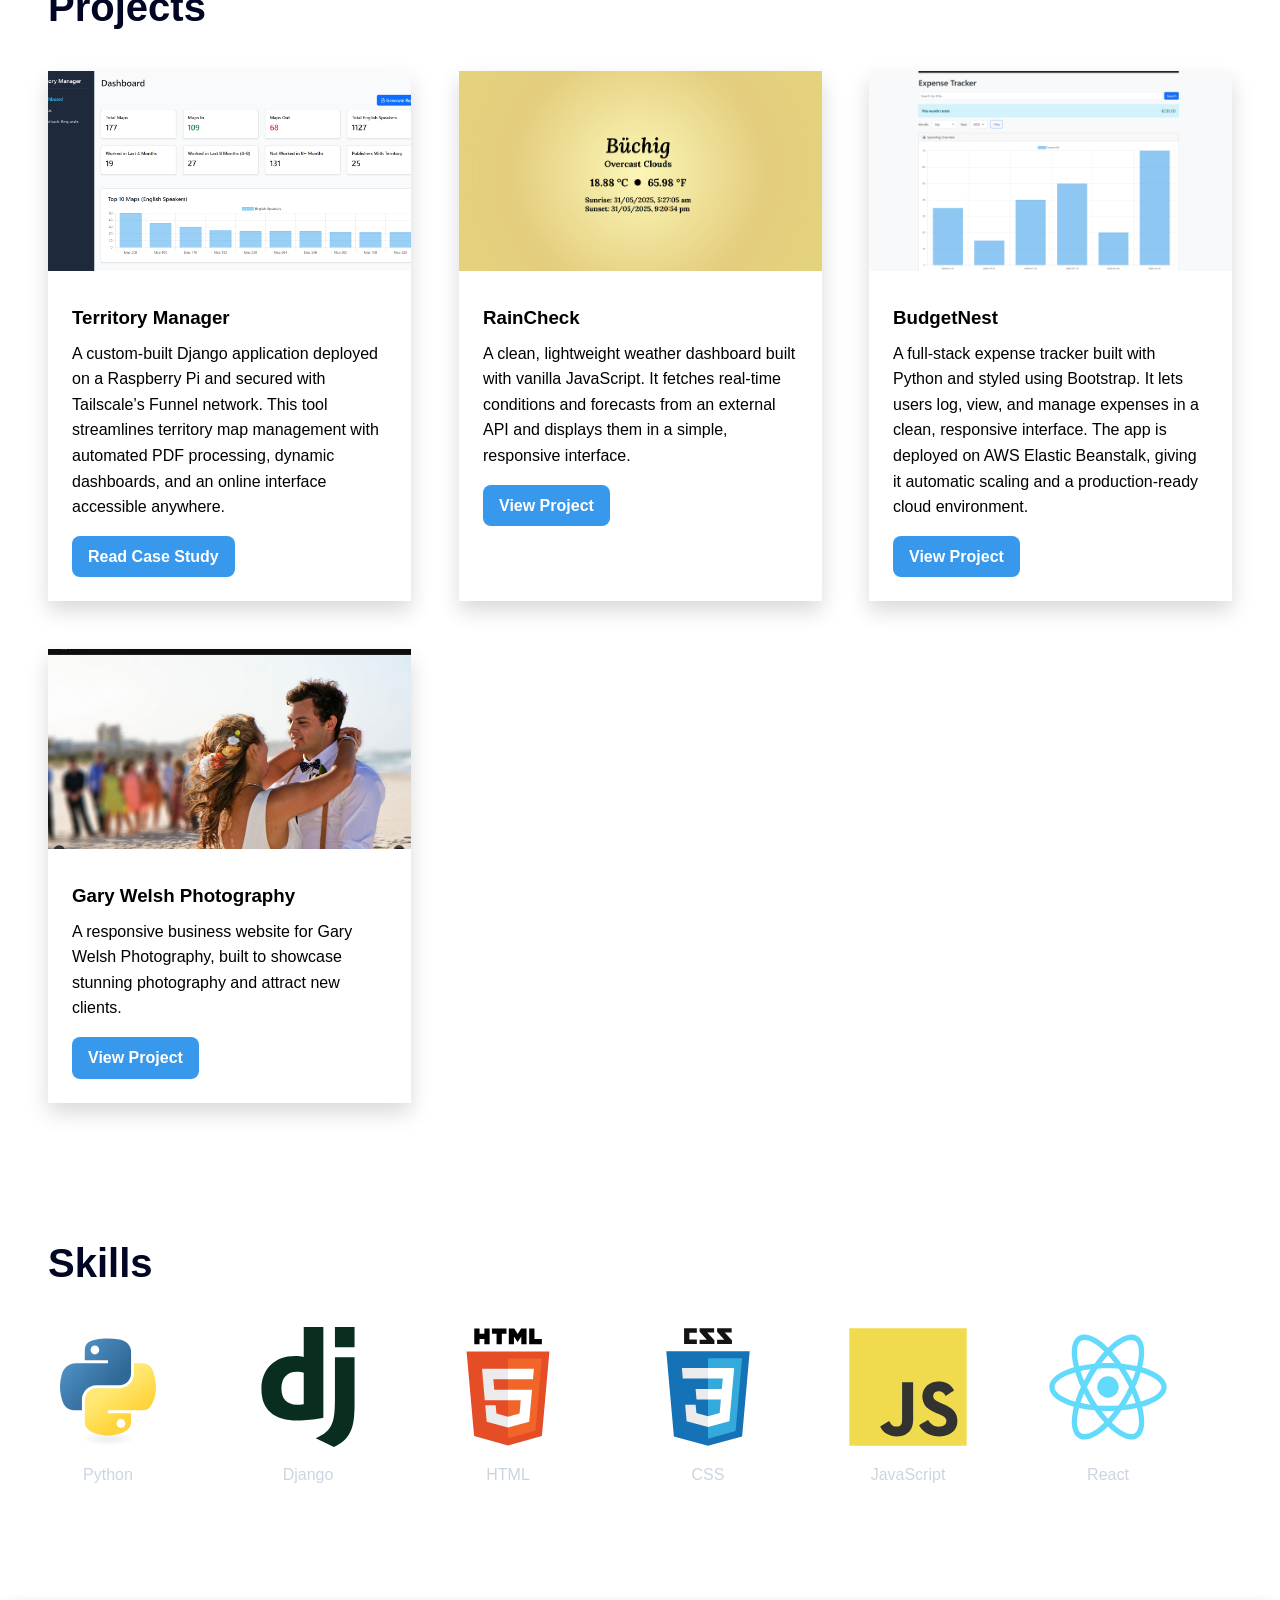
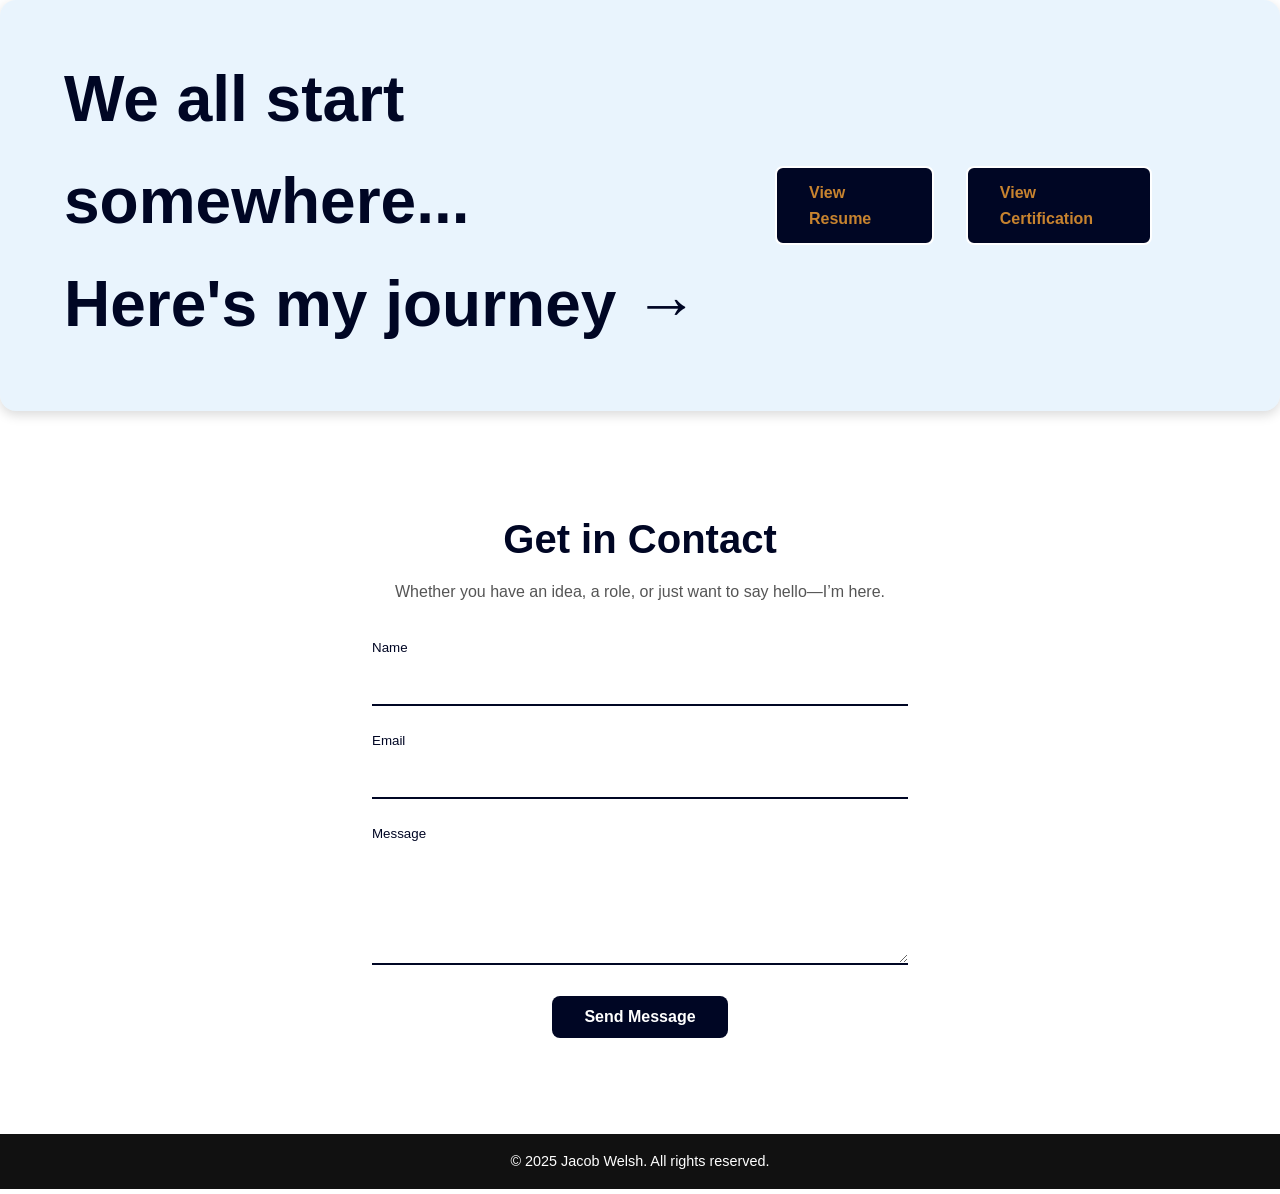
==== commit 1d39969f: "SEO Changes" ====
--- a/index.html
+++ b/index.html
@@ -3,13 +3,14 @@
 <head>
   <meta charset="UTF-8" />
   <meta name="viewport" content="width=device-width, initial-scale=1.0" />
-  <title>Jacob Welsh – Portfolio</title>
+  <meta name="description" content="Portfolio of Jacob Welsh, a web developer specializing in clean, custom-built websites using HTML, CSS, JavaScript, and Python.">
+  <title>Jacob Welsh | Web Developer Portfolio (HTML, CSS, JavaScript, Python)</title>
   <link rel="stylesheet" href="static/css/main.css">
 </head>
 <body>
   <header>
     <div class="container nav-container">
-      <h1 class="logo">Jacob Welsh</h1>
+      <div class="logo" style="font-weight: bold;">Jacob Welsh</div>
       <nav id="nav">
         <ul class="nav-links">
           <li class="nav-btn"><a href="#about">About</a></li>
@@ -36,7 +37,7 @@
           <span class="line">Transforming your <span class="highlight">ideas</span></span><br>
           <span class="line">into real world <span class="highlight">applications</span></span>
         </h2>
-        <p class="hero-subtitle line">Full-stack software developer</p>
+        <h1 class="hero-subtitle line" style="font-weight: normal;">Web Developer | Custom Websites</h1>
         <a href="#projects" class="btn word">View My Work</a>
       </div>
     </section>
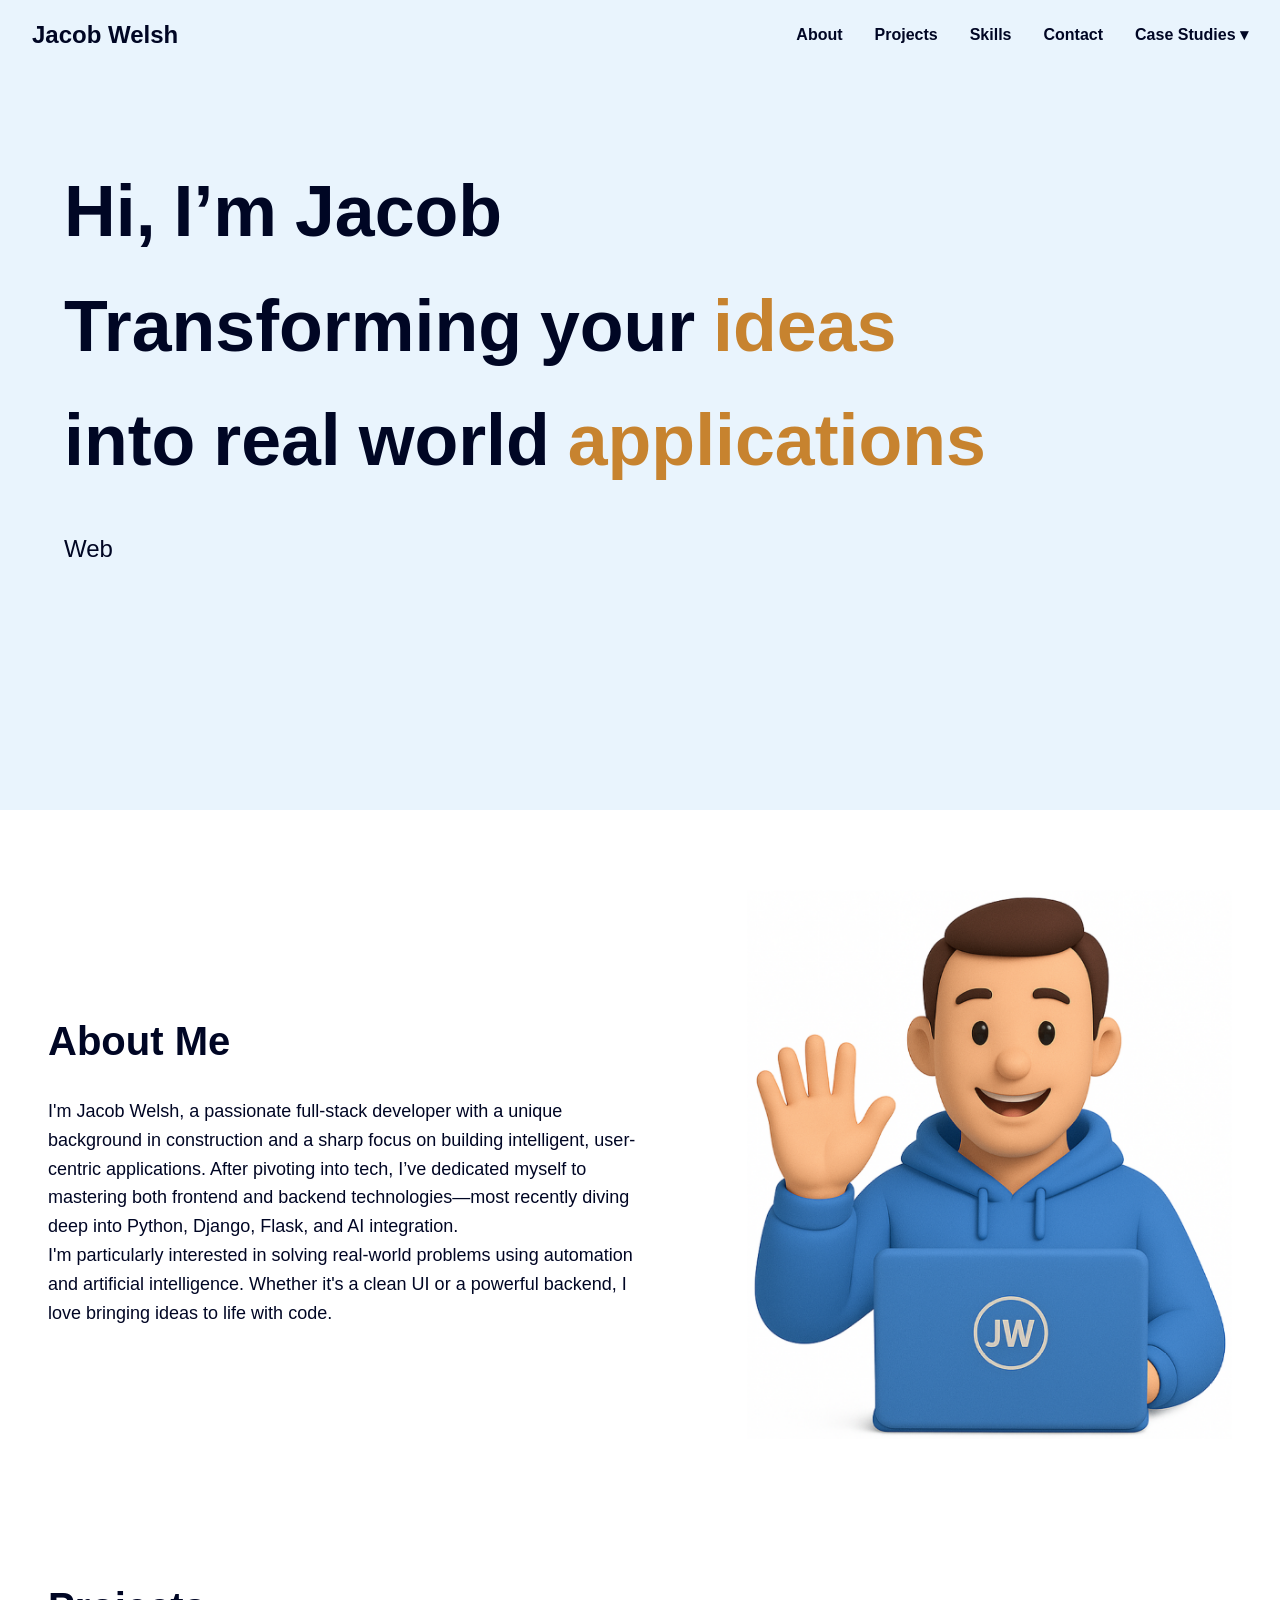
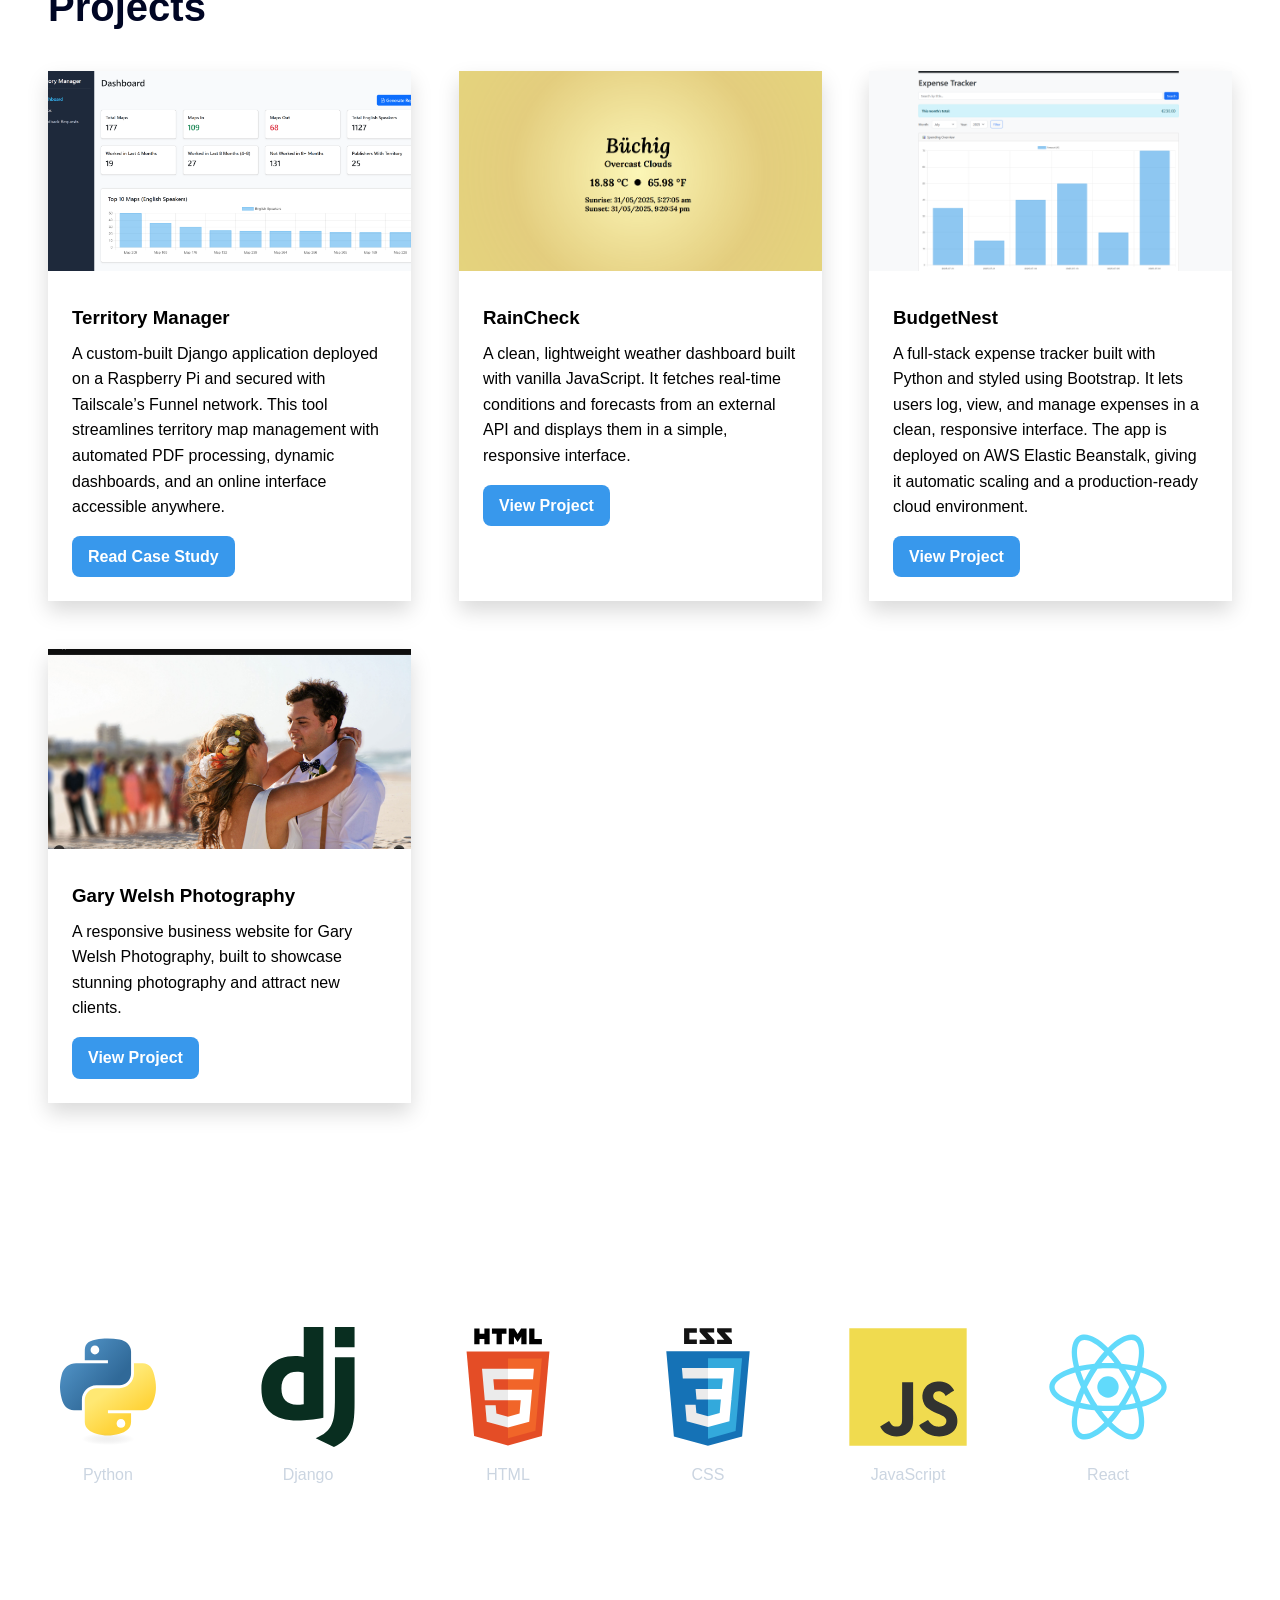
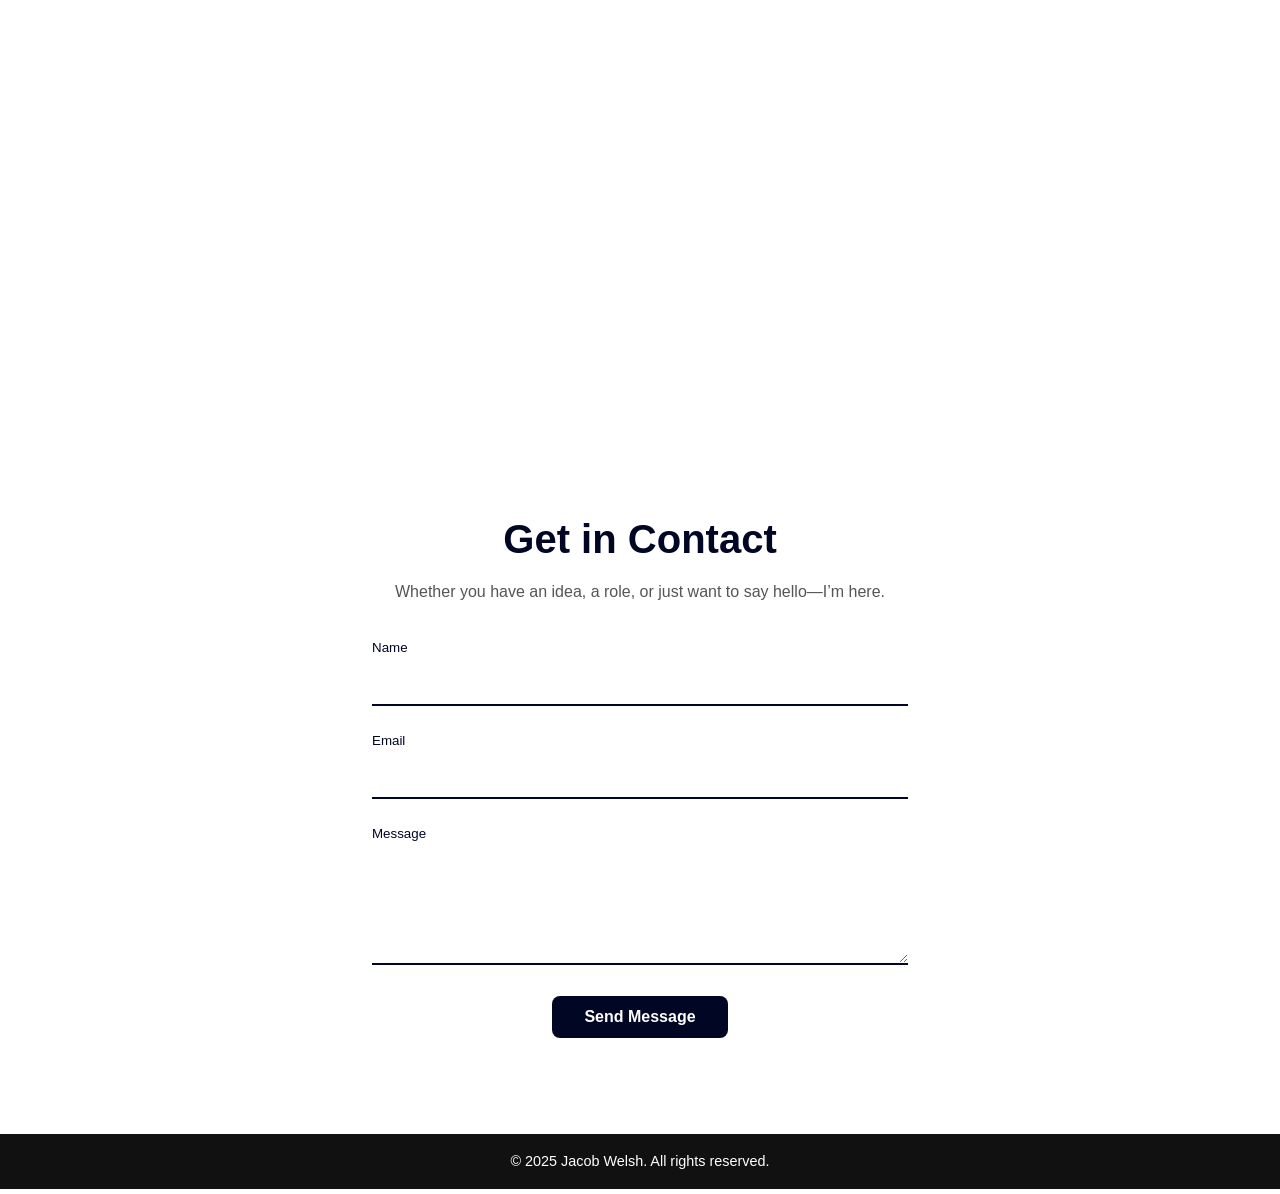
==== commit 8caa144c: "Google Security" ====
--- a/index.html
+++ b/index.html
@@ -1,6 +1,7 @@
 <!DOCTYPE html>
 <html lang="en">
 <head>
+  <meta name="google-site-verification" content="zZalf9CDw6HmckECTH2eVLQMYrqFZh2FStFtJF1u8cU" />
   <meta charset="UTF-8" />
   <meta name="viewport" content="width=device-width, initial-scale=1.0" />
   <meta name="description" content="Portfolio of Jacob Welsh, a web developer specializing in clean, custom-built websites using HTML, CSS, JavaScript, and Python.">
